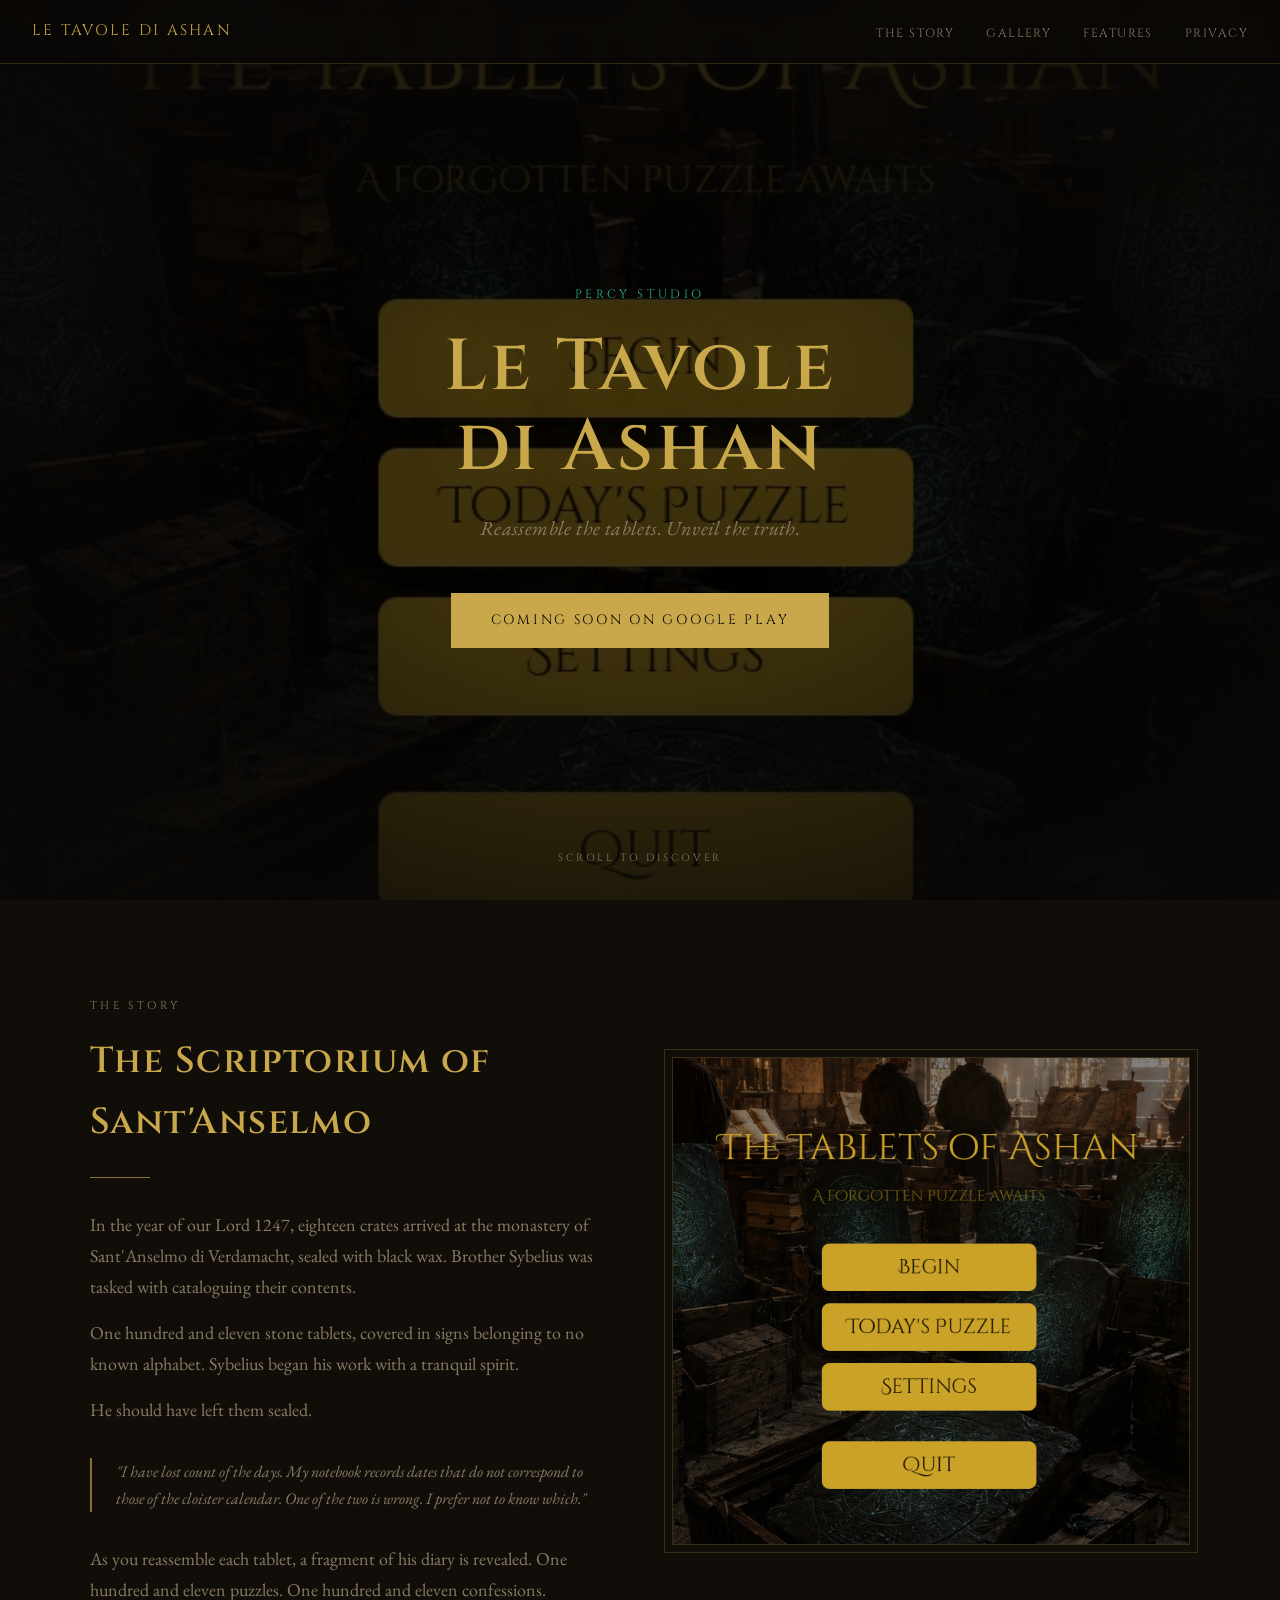
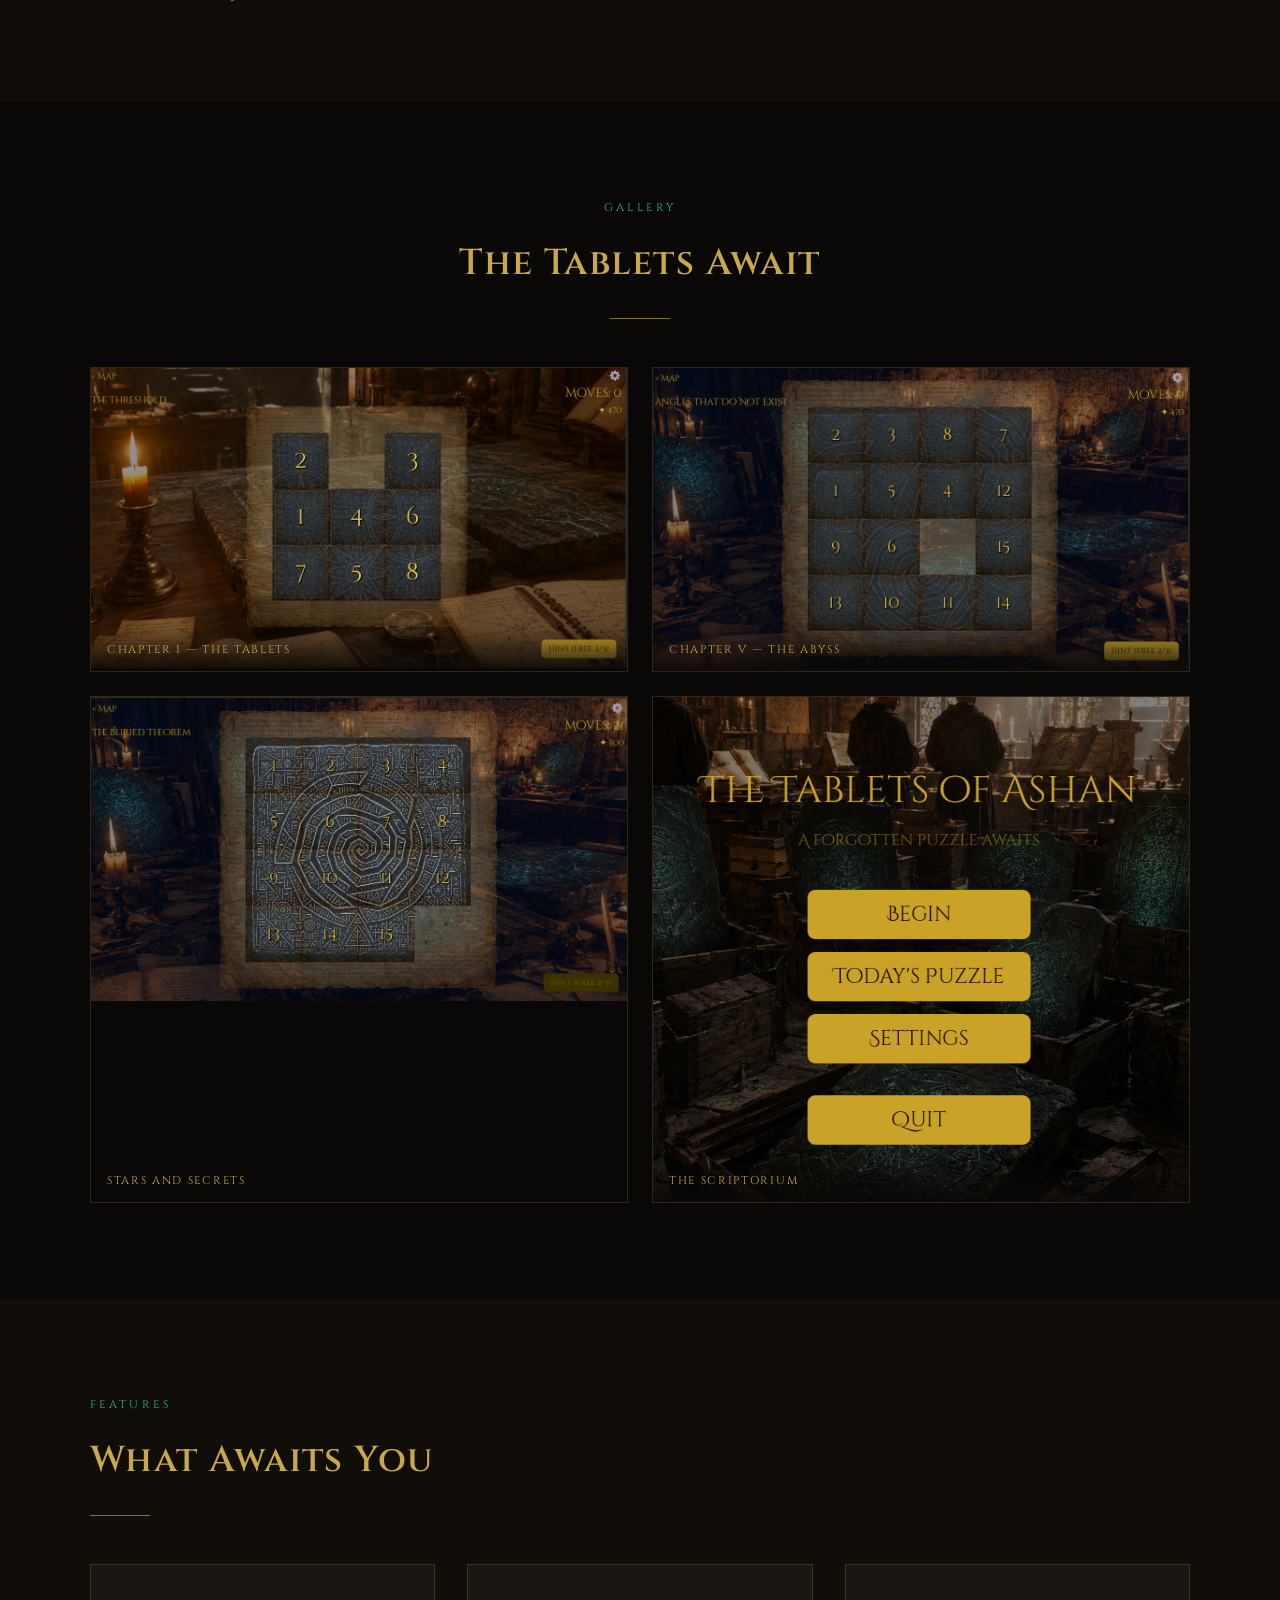
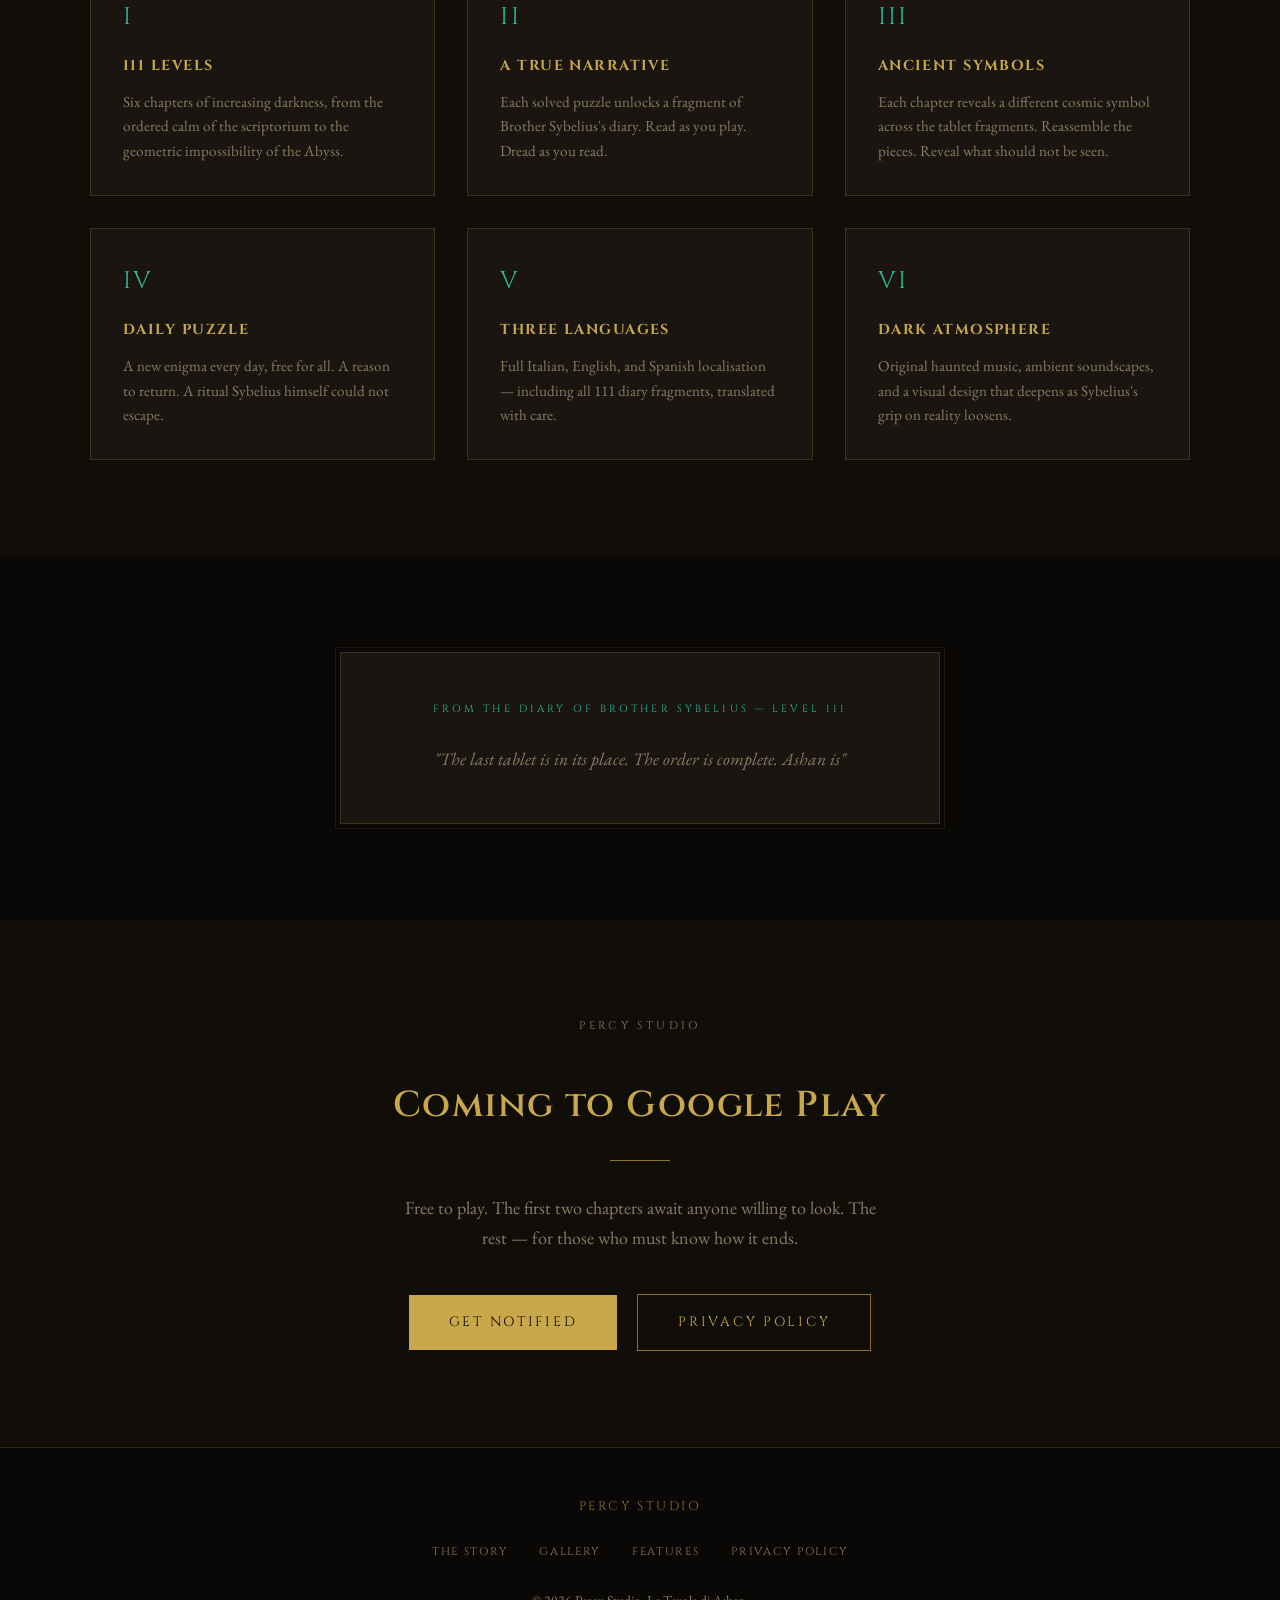
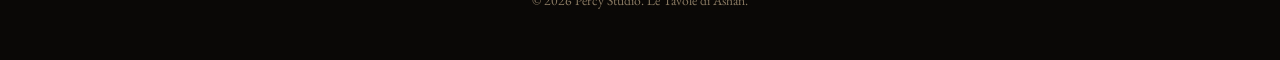
==== index.html @ 81ca4c58 "Add site: homepage, privacy policy, screenshots" ====
<!DOCTYPE html>
<html lang="en">
<head>
  <meta charset="UTF-8">
  <meta name="viewport" content="width=device-width, initial-scale=1.0">
  <title>Le Tavole di Ashan — Reassemble the tablets. Unveil the truth.</title>
  <meta name="description" content="A dark fantasy sliding puzzle game. Reassemble the ancient tablets of Ashan and uncover the fate of Brother Sybelius, a medieval monk who should never have opened those crates.">
  <meta property="og:title" content="Le Tavole di Ashan">
  <meta property="og:description" content="Reassemble the tablets. Unveil the truth.">
  <meta property="og:image" content="assets/images/og.jpg">
  <link rel="stylesheet" href="style.css">
</head>
<body>

<nav>
  <a class="nav-logo" href="#">Le Tavole di Ashan</a>
  <ul class="nav-links">
    <li><a href="#lore">The Story</a></li>
    <li><a href="#screenshots">Gallery</a></li>
    <li><a href="#features">Features</a></li>
    <li><a href="privacy.html">Privacy</a></li>
  </ul>
</nav>

<section class="hero">
  <div class="hero-bg"></div>
  <div class="hero-overlay"></div>
  <div class="hero-content">
    <p class="hero-eyebrow">Percy Studio</p>
    <h1 class="hero-title">Le Tavole<br>di Ashan</h1>
    <p class="hero-tagline">Reassemble the tablets. Unveil the truth.</p>
    <a href="#" class="hero-cta">Coming soon on Google Play</a>
  </div>
  <p class="hero-scroll">Scroll to discover</p>
</section>

<section class="lore" id="lore">
  <div class="container">
    <div class="lore-grid">
      <div class="lore-text">
        <p class="section-eyebrow">The Story</p>
        <h2 class="section-title">The Scriptorium of Sant'Anselmo</h2>
        <div class="section-divider"></div>
        <p>In the year of our Lord 1247, eighteen crates arrived at the monastery of Sant'Anselmo di Verdamacht, sealed with black wax. Brother Sybelius was tasked with cataloguing their contents.</p>
        <p>One hundred and eleven stone tablets, covered in signs belonging to no known alphabet. Sybelius began his work with a tranquil spirit.</p>
        <p>He should have left them sealed.</p>
        <blockquote class="lore-quote">
          "I have lost count of the days. My notebook records dates that do not correspond to those of the cloister calendar. One of the two is wrong. I prefer not to know which."
        </blockquote>
        <p>As you reassemble each tablet, a fragment of his diary is revealed. One hundred and eleven puzzles. One hundred and eleven confessions.</p>
      </div>
      <div class="lore-image">
        <img src="assets/images/screenshot_menu.png" alt="Le Tavole di Ashan — main menu showing the scriptorium">
      </div>
    </div>
  </div>
</section>

<section class="screenshots" id="screenshots">
  <div class="container">
    <div class="screenshots-header">
      <p class="section-eyebrow">Gallery</p>
      <h2 class="section-title">The Tablets Await</h2>
      <div class="section-divider"></div>
    </div>
    <div class="screenshots-grid">
      <div class="screenshot-item">
        <img src="assets/images/screenshot_gameplay_3x3.png" alt="3x3 puzzle gameplay">
        <span class="screenshot-caption">Chapter I — The Tablets</span>
      </div>
      <div class="screenshot-item">
        <img src="assets/images/screenshot_gameplay_4x4.png" alt="4x4 puzzle gameplay with spiral symbol">
        <span class="screenshot-caption">Chapter V — The Abyss</span>
      </div>
      <div class="screenshot-item">
        <img src="assets/images/screenshot_complete.png" alt="Level complete screen">
        <span class="screenshot-caption">Stars and secrets</span>
      </div>
      <div class="screenshot-item">
        <img src="assets/images/screenshot_menu.png" alt="Main menu">
        <span class="screenshot-caption">The scriptorium</span>
      </div>
    </div>
  </div>
</section>

<section class="features" id="features">
  <div class="container">
    <div class="features-header">
      <p class="section-eyebrow">Features</p>
      <h2 class="section-title">What Awaits You</h2>
      <div class="section-divider"></div>
    </div>
    <div class="features-grid">
      <div class="feature-card">
        <div class="feature-icon">I</div>
        <h3 class="feature-title">111 Levels</h3>
        <p class="feature-desc">Six chapters of increasing darkness, from the ordered calm of the scriptorium to the geometric impossibility of the Abyss.</p>
      </div>
      <div class="feature-card">
        <div class="feature-icon">II</div>
        <h3 class="feature-title">A True Narrative</h3>
        <p class="feature-desc">Each solved puzzle unlocks a fragment of Brother Sybelius's diary. Read as you play. Dread as you read.</p>
      </div>
      <div class="feature-card">
        <div class="feature-icon">III</div>
        <h3 class="feature-title">Ancient Symbols</h3>
        <p class="feature-desc">Each chapter reveals a different cosmic symbol across the tablet fragments. Reassemble the pieces. Reveal what should not be seen.</p>
      </div>
      <div class="feature-card">
        <div class="feature-icon">IV</div>
        <h3 class="feature-title">Daily Puzzle</h3>
        <p class="feature-desc">A new enigma every day, free for all. A reason to return. A ritual Sybelius himself could not escape.</p>
      </div>
      <div class="feature-card">
        <div class="feature-icon">V</div>
        <h3 class="feature-title">Three Languages</h3>
        <p class="feature-desc">Full Italian, English, and Spanish localisation — including all 111 diary fragments, translated with care.</p>
      </div>
      <div class="feature-card">
        <div class="feature-icon">VI</div>
        <h3 class="feature-title">Dark Atmosphere</h3>
        <p class="feature-desc">Original haunted music, ambient soundscapes, and a visual design that deepens as Sybelius's grip on reality loosens.</p>
      </div>
    </div>
  </div>
</section>

<section class="diary">
  <div class="container">
    <div class="diary-fragment">
      <p class="diary-attribution">From the Diary of Brother Sybelius — Level 111</p>
      <p class="diary-text">"The last tablet is in its place. The order is complete. Ashan is"</p>
    </div>
  </div>
</section>

<section class="cta-section">
  <div class="container-narrow">
    <p class="section-eyebrow">Percy Studio</p>
    <h2 class="section-title">Coming to Google Play</h2>
    <div class="section-divider"></div>
    <p>Free to play. The first two chapters await anyone willing to look. The rest — for those who must know how it ends.</p>
    <a href="#" class="cta-button">Get notified</a>
    <a href="privacy.html" class="cta-button secondary">Privacy policy</a>
  </div>
</section>

<footer>
  <p class="footer-logo">Percy Studio</p>
  <ul class="footer-links">
    <li><a href="#lore">The Story</a></li>
    <li><a href="#screenshots">Gallery</a></li>
    <li><a href="#features">Features</a></li>
    <li><a href="privacy.html">Privacy Policy</a></li>
  </ul>
  <p class="footer-copy">© 2026 Percy Studio. Le Tavole di Ashan.</p>
</footer>

</body>
</html>
---- style.css ----
@import url('https://fonts.googleapis.com/css2?family=Cinzel:wght@400;600&family=EB+Garamond:ital,wght@0,400;0,500;1,400&display=swap');

*, *::before, *::after { box-sizing: border-box; margin: 0; padding: 0; }

:root {
  --gold: #c8a84b;
  --gold-dim: #8a6f2e;
  --teal: #1a7a6a;
  --teal-bright: #2db89a;
  --bg-deep: #0a0806;
  --bg-mid: #110e0a;
  --bg-card: #1a1510;
  --text-main: #e8dcc8;
  --text-muted: #8a7a62;
  --border: rgba(200, 168, 75, 0.2);
}

html { scroll-behavior: smooth; }

body {
  font-family: 'EB Garamond', Georgia, serif;
  background: var(--bg-deep);
  color: var(--text-main);
  font-size: 18px;
  line-height: 1.7;
}

/* NAV */
nav {
  position: fixed;
  top: 0; left: 0; right: 0;
  z-index: 100;
  display: flex;
  justify-content: space-between;
  align-items: center;
  padding: 1rem 2rem;
  background: rgba(10, 8, 6, 0.9);
  backdrop-filter: blur(8px);
  border-bottom: 1px solid var(--border);
}

.nav-logo {
  font-family: 'Cinzel', serif;
  font-size: 0.95rem;
  letter-spacing: 0.15em;
  color: var(--gold);
  text-decoration: none;
  text-transform: uppercase;
}

.nav-links { display: flex; gap: 2rem; list-style: none; }
.nav-links a {
  font-family: 'Cinzel', serif;
  font-size: 0.75rem;
  letter-spacing: 0.12em;
  text-transform: uppercase;
  color: var(--text-muted);
  text-decoration: none;
  transition: color 0.2s;
}
.nav-links a:hover { color: var(--gold); }

/* HERO */
.hero {
  min-height: 100vh;
  display: flex;
  flex-direction: column;
  justify-content: center;
  align-items: center;
  text-align: center;
  padding: 6rem 2rem 4rem;
  position: relative;
  overflow: hidden;
}

.hero-bg {
  position: absolute;
  inset: 0;
  background-image: url('assets/images/hero.jpg');
  background-size: cover;
  background-position: center;
  filter: brightness(0.3);
}

.hero-overlay {
  position: absolute;
  inset: 0;
  background: radial-gradient(ellipse at center, transparent 30%, var(--bg-deep) 100%);
}

.hero-content { position: relative; z-index: 1; max-width: 720px; }

.hero-eyebrow {
  font-family: 'Cinzel', serif;
  font-size: 0.75rem;
  letter-spacing: 0.3em;
  text-transform: uppercase;
  color: var(--teal-bright);
  margin-bottom: 1.5rem;
}

.hero-title {
  font-family: 'Cinzel', serif;
  font-size: clamp(2.5rem, 6vw, 4.5rem);
  font-weight: 600;
  color: var(--gold);
  line-height: 1.1;
  letter-spacing: 0.05em;
  margin-bottom: 1.5rem;
  text-shadow: 0 0 60px rgba(200, 168, 75, 0.3);
}

.hero-tagline {
  font-size: 1.25rem;
  font-style: italic;
  color: var(--text-muted);
  margin-bottom: 3rem;
  letter-spacing: 0.02em;
}

.hero-cta {
  display: inline-block;
  font-family: 'Cinzel', serif;
  font-size: 0.85rem;
  letter-spacing: 0.2em;
  text-transform: uppercase;
  color: var(--bg-deep);
  background: var(--gold);
  padding: 1rem 2.5rem;
  text-decoration: none;
  transition: background 0.2s, transform 0.2s;
}
.hero-cta:hover { background: #e0be5e; transform: translateY(-2px); }

.hero-scroll {
  position: absolute;
  bottom: 2rem;
  left: 50%;
  transform: translateX(-50%);
  font-family: 'Cinzel', serif;
  font-size: 0.65rem;
  letter-spacing: 0.25em;
  text-transform: uppercase;
  color: var(--text-muted);
  z-index: 1;
}

/* SECTIONS */
section { padding: 6rem 2rem; }

.container { max-width: 1100px; margin: 0 auto; }
.container-narrow { max-width: 720px; margin: 0 auto; }

.section-eyebrow {
  font-family: 'Cinzel', serif;
  font-size: 0.7rem;
  letter-spacing: 0.3em;
  text-transform: uppercase;
  color: var(--teal-bright);
  margin-bottom: 1rem;
}

.section-title {
  font-family: 'Cinzel', serif;
  font-size: clamp(1.5rem, 3vw, 2.25rem);
  font-weight: 600;
  color: var(--gold);
  margin-bottom: 1.5rem;
  letter-spacing: 0.04em;
}

.section-divider {
  width: 60px;
  height: 1px;
  background: var(--gold-dim);
  margin: 0 0 2rem;
}

/* LORE */
.lore { background: var(--bg-mid); }

.lore-grid {
  display: grid;
  grid-template-columns: 1fr 1fr;
  gap: 4rem;
  align-items: center;
}

.lore-text p { color: var(--text-muted); margin-bottom: 1rem; }
.lore-text p:last-child { margin-bottom: 0; }

.lore-quote {
  border-left: 2px solid var(--gold-dim);
  padding-left: 1.5rem;
  margin: 2rem 0;
  font-style: italic;
  color: var(--text-muted);
  font-size: 1rem;
}

.lore-image {
  position: relative;
}

.lore-image img {
  width: 100%;
  display: block;
  border: 1px solid var(--border);
}

.lore-image::before {
  content: '';
  position: absolute;
  inset: -8px;
  border: 1px solid var(--border);
  pointer-events: none;
}

/* SCREENSHOTS */
.screenshots { background: var(--bg-deep); }
.screenshots-header { text-align: center; margin-bottom: 3rem; }
.screenshots-header .section-divider { margin: 0 auto 2rem; }

.screenshots-grid {
  display: grid;
  grid-template-columns: repeat(2, 1fr);
  gap: 1.5rem;
}

.screenshot-item {
  position: relative;
  overflow: hidden;
  border: 1px solid var(--border);
}

.screenshot-item img {
  width: 100%;
  display: block;
  transition: transform 0.4s;
}

.screenshot-item:hover img { transform: scale(1.03); }

.screenshot-caption {
  position: absolute;
  bottom: 0; left: 0; right: 0;
  padding: 0.75rem 1rem;
  background: linear-gradient(transparent, rgba(10,8,6,0.9));
  font-family: 'Cinzel', serif;
  font-size: 0.7rem;
  letter-spacing: 0.15em;
  text-transform: uppercase;
  color: var(--gold);
}

/* FEATURES */
.features { background: var(--bg-mid); }
.features-header { margin-bottom: 3rem; }

.features-grid {
  display: grid;
  grid-template-columns: repeat(3, 1fr);
  gap: 2rem;
}

.feature-card {
  padding: 2rem;
  border: 1px solid var(--border);
  background: var(--bg-card);
}

.feature-icon {
  font-size: 1.5rem;
  margin-bottom: 1rem;
  color: var(--teal-bright);
  font-family: 'Cinzel', serif;
  letter-spacing: 0.1em;
}

.feature-title {
  font-family: 'Cinzel', serif;
  font-size: 0.9rem;
  letter-spacing: 0.1em;
  color: var(--gold);
  margin-bottom: 0.75rem;
  text-transform: uppercase;
}

.feature-desc { font-size: 0.95rem; color: var(--text-muted); line-height: 1.6; }

/* DIARY */
.diary { background: var(--bg-deep); text-align: center; }

.diary-fragment {
  max-width: 600px;
  margin: 0 auto;
  padding: 3rem;
  border: 1px solid var(--border);
  background: var(--bg-card);
  position: relative;
}

.diary-fragment::before {
  content: '';
  position: absolute;
  inset: -6px;
  border: 1px solid rgba(200,168,75,0.1);
  pointer-events: none;
}

.diary-attribution {
  font-family: 'Cinzel', serif;
  font-size: 0.65rem;
  letter-spacing: 0.3em;
  text-transform: uppercase;
  color: var(--teal-bright);
  margin-bottom: 1.5rem;
}

.diary-text {
  font-style: italic;
  font-size: 1.1rem;
  color: var(--text-muted);
  line-height: 1.8;
}

/* CTA */
.cta-section {
  background: var(--bg-mid);
  text-align: center;
  padding: 6rem 2rem;
}

.cta-section .section-divider { margin: 0 auto 2rem; }

.cta-section p {
  color: var(--text-muted);
  max-width: 480px;
  margin: 0 auto 2.5rem;
}

.cta-button {
  display: inline-block;
  font-family: 'Cinzel', serif;
  font-size: 0.85rem;
  letter-spacing: 0.2em;
  text-transform: uppercase;
  color: var(--bg-deep);
  background: var(--gold);
  padding: 1rem 2.5rem;
  text-decoration: none;
  transition: background 0.2s, transform 0.2s;
}
.cta-button:hover { background: #e0be5e; transform: translateY(-2px); }
.cta-button.secondary {
  background: transparent;
  color: var(--gold);
  border: 1px solid var(--gold-dim);
  margin-left: 1rem;
}
.cta-button.secondary:hover { background: rgba(200,168,75,0.1); }

/* FOOTER */
footer {
  background: var(--bg-deep);
  border-top: 1px solid var(--border);
  padding: 3rem 2rem;
  text-align: center;
}

.footer-logo {
  font-family: 'Cinzel', serif;
  font-size: 0.8rem;
  letter-spacing: 0.2em;
  text-transform: uppercase;
  color: var(--gold-dim);
  margin-bottom: 1rem;
}

.footer-links {
  display: flex;
  justify-content: center;
  gap: 2rem;
  list-style: none;
  margin-bottom: 1.5rem;
}

.footer-links a {
  font-family: 'Cinzel', serif;
  font-size: 0.7rem;
  letter-spacing: 0.15em;
  text-transform: uppercase;
  color: var(--text-muted);
  text-decoration: none;
  transition: color 0.2s;
}
.footer-links a:hover { color: var(--gold); }

.footer-copy {
  font-size: 0.85rem;
  color: var(--text-muted);
}

/* RESPONSIVE */
@media (max-width: 768px) {
  nav { padding: 1rem; }
  .nav-links { display: none; }
  .lore-grid { grid-template-columns: 1fr; gap: 2rem; }
  .screenshots-grid { grid-template-columns: 1fr; }
  .features-grid { grid-template-columns: 1fr; }
  .cta-button.secondary { margin-left: 0; margin-top: 1rem; display: block; }
}
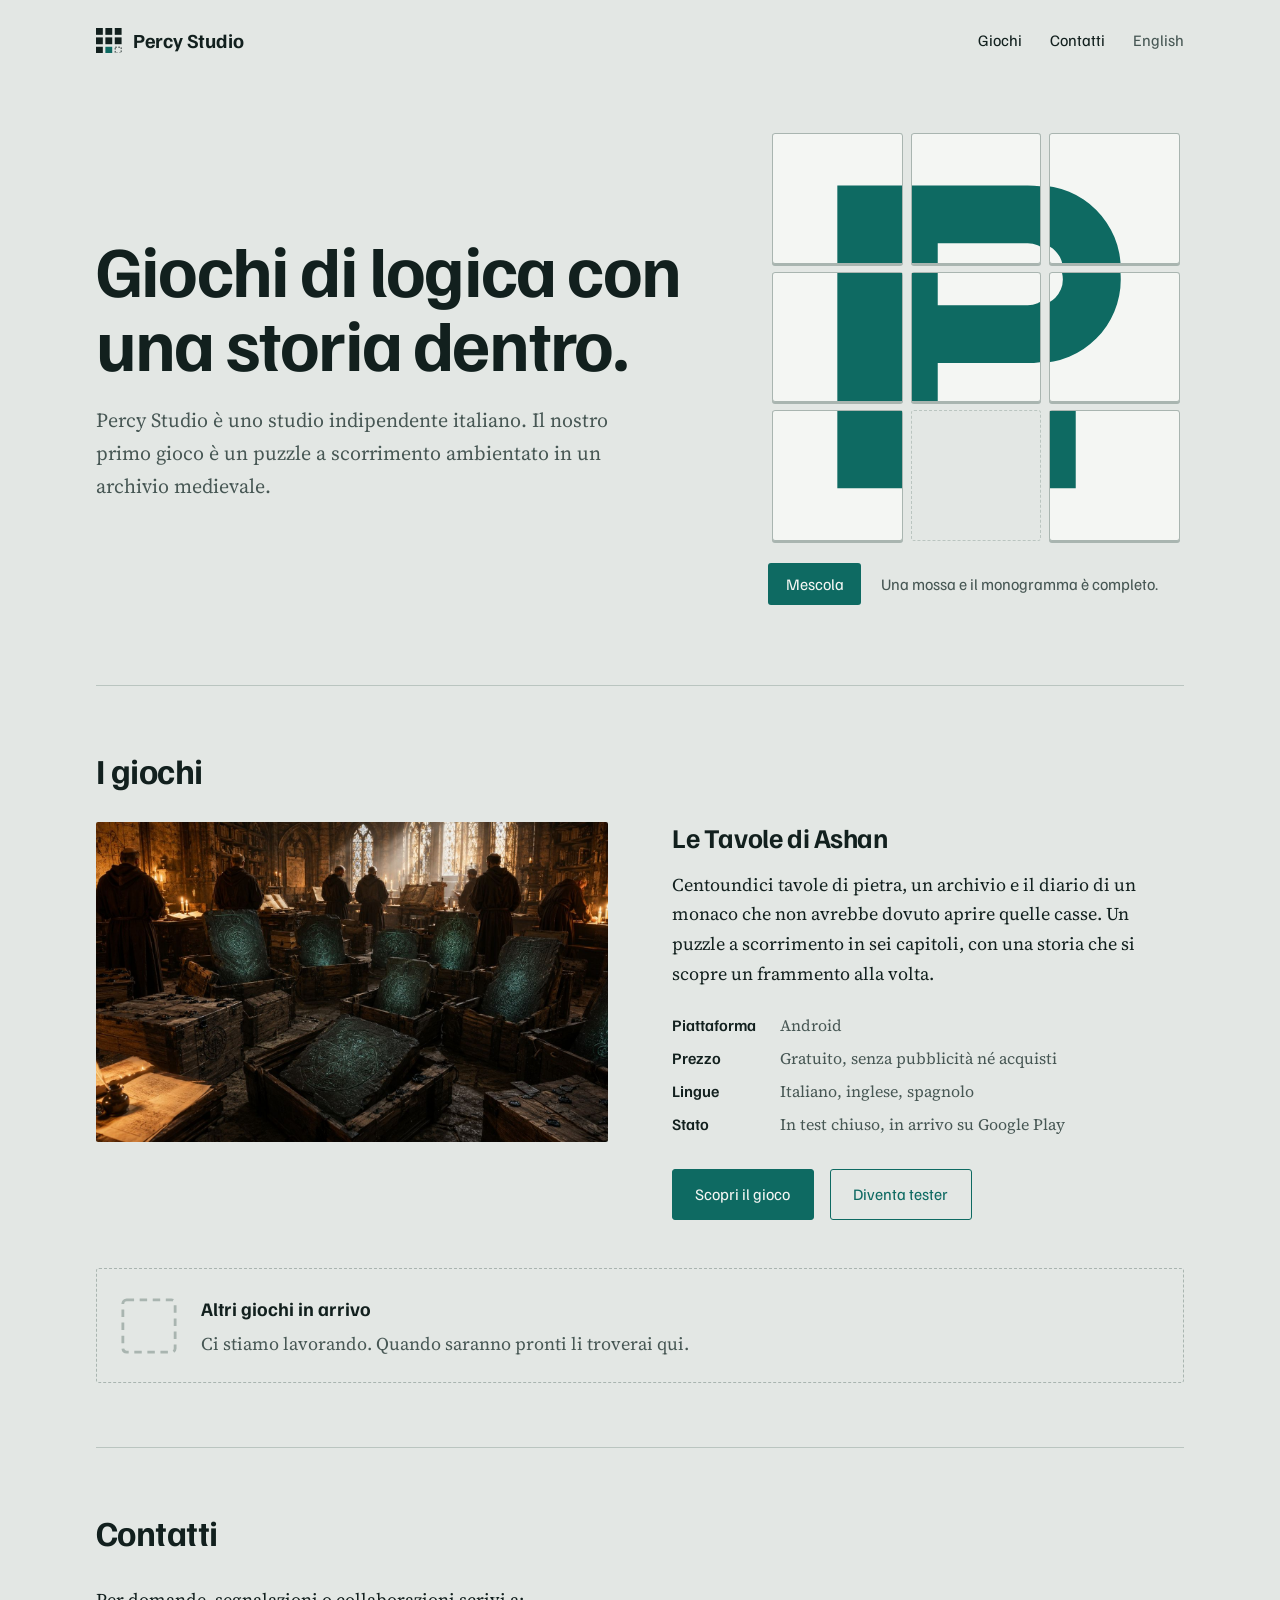
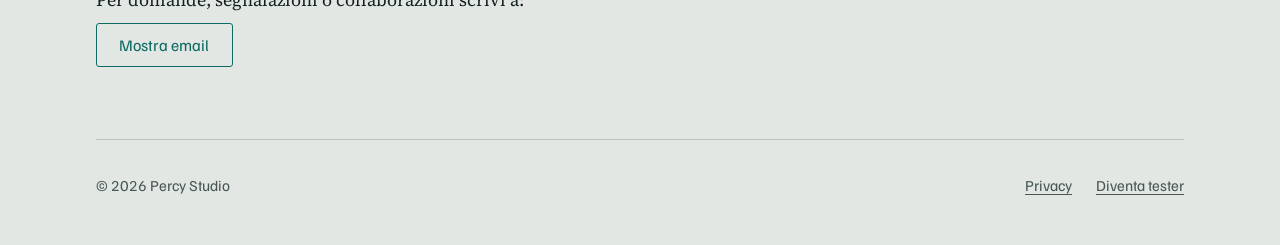
==== commit b53e8aa5: "Redesign: Percy Studio come brand, Le Tavole di Ashan come prodotto - Home dello studio (IT/EN) con " ====
--- a/index.html
+++ b/index.html
@@ -1,161 +1,85 @@
 <!DOCTYPE html>
-<html lang="en">
+<html lang="it">
 <head>
   <meta charset="UTF-8">
-  <meta name="viewport" content="width=device-width, initial-scale=1.0">
-  <title>Le Tavole di Ashan — Reassemble the tablets. Unveil the truth.</title>
-  <meta name="description" content="A dark fantasy sliding puzzle game. Reassemble the ancient tablets of Ashan and uncover the fate of Brother Sybelius, a medieval monk who should never have opened those crates.">
-  <meta property="og:title" content="Le Tavole di Ashan">
-  <meta property="og:description" content="Reassemble the tablets. Unveil the truth.">
-  <meta property="og:image" content="assets/images/og.jpg">
-  <link rel="stylesheet" href="style.css">
+  <meta name="viewport" content="width=device-width, initial-scale=1">
+  <title>Percy Studio</title>
+  <meta name="description" content="Percy Studio è uno studio indipendente italiano che crea giochi di logica. Il primo è Le Tavole di Ashan, un puzzle a scorrimento per Android.">
+  <meta property="og:type" content="website">
+  <meta property="og:title" content="Percy Studio">
+  <meta property="og:description" content="Percy Studio è uno studio indipendente italiano che crea giochi di logica. Il primo è Le Tavole di Ashan, un puzzle a scorrimento per Android.">
+  <meta property="og:image" content="https://www.percystudio.it/assets/images/og.jpg">
+  <link rel="alternate" hreflang="it" href="https://www.percystudio.it/">
+  <link rel="alternate" hreflang="en" href="https://www.percystudio.it/en/">
+  <link rel="preconnect" href="https://fonts.googleapis.com">
+  <link rel="preconnect" href="https://fonts.gstatic.com" crossorigin>
+  <link rel="stylesheet" href="https://fonts.googleapis.com/css2?family=Familjen+Grotesk:wght@500;600;700&family=Source+Serif+4:ital,opsz,wght@0,8..60,400;0,8..60,600;1,8..60,400&display=swap">
+  <link rel="stylesheet" href="css/studio.css">
 </head>
 <body>
+<svg width="0" height="0" style="position:absolute" aria-hidden="true" focusable="false"><defs><g id="monogram"><path fill-rule="evenodd" style="fill:var(--teal)" d="M50 40H190A65 65 0 0 1 190 170H120V260H50Z M120 85H190A20 20 0 0 1 190 125H120Z"/></g></defs></svg>
+<div class="wrap">
+  <header class="site-head">
+    <a class="mark" href="./"><svg viewBox="0 0 30 30" aria-hidden="true" focusable="false"><g fill="currentColor"><rect x="0" y="0" width="8" height="8"/><rect x="11" y="0" width="8" height="8"/><rect x="22" y="0" width="8" height="8"/><rect x="0" y="11" width="8" height="8"/><rect x="11" y="11" width="8" height="8"/><rect x="22" y="11" width="8" height="8"/><rect x="0" y="22" width="8" height="8"/></g><rect x="11" y="22" width="8" height="8" style="fill:var(--teal)"/><rect x="22.5" y="22.5" width="7" height="7" fill="none" stroke="currentColor" stroke-width="1" stroke-dasharray="2 1.6"/></svg><span>Percy Studio</span></a>
+    <nav class="site-nav" aria-label="Principale">
+      <a href="#giochi">Giochi</a>
+      <a href="#contatti">Contatti</a>
+      <a class="lang" href="en/" hreflang="en" lang="en">English</a>
+    </nav>
+  </header>
 
-<nav>
-  <a class="nav-logo" href="#">Le Tavole di Ashan</a>
-  <ul class="nav-links">
-    <li><a href="#lore">The Story</a></li>
-    <li><a href="#screenshots">Gallery</a></li>
-    <li><a href="#features">Features</a></li>
-    <li><a href="privacy.html">Privacy</a></li>
-  </ul>
-</nav>
+  <main>
+    <section class="opening">
+      <div>
+        <h1>Giochi di logica con una storia dentro.</h1>
+        <p class="lead">Percy Studio è uno studio indipendente italiano. Il nostro primo gioco è un puzzle a scorrimento ambientato in un archivio medievale.</p>
+      </div>
+      <div class="board-wrap">
+        <div class="board" id="board" role="group" aria-label="Scacchiera di prova: sposta le tessere per ricomporre la P" data-tile-label="Tessera" data-msg-start="Una mossa e il monogramma è completo." data-msg-play="Rimetti le tessere in ordine." data-msg-solved="Ricomposto."></div>
+        <div class="board-tools">
+          <button type="button" id="board-shuffle">Mescola</button>
+          <p class="board-status" id="board-status" role="status"></p>
+        </div>
+      </div>
+    </section>
 
-<section class="hero">
-  <div class="hero-bg"></div>
-  <div class="hero-overlay"></div>
-  <div class="hero-content">
-    <p class="hero-eyebrow">Percy Studio</p>
-    <h1 class="hero-title">Le Tavole<br>di Ashan</h1>
-    <p class="hero-tagline">Reassemble the tablets. Unveil the truth.</p>
-    <a href="#" class="hero-cta">Coming soon on Google Play</a>
-  </div>
-  <p class="hero-scroll">Scroll to discover</p>
-</section>
+    <section class="block" id="giochi">
+      <div class="wrap">
+        <h2>I giochi</h2>
+        <div class="game">
+          <figure><img src="assets/images/hero.jpg" alt="Lo scriptorium del monastero, con casse aperte che mostrano tavole di pietra incise" width="1600" height="900" loading="lazy"></figure>
+          <div>
+            <h3>Le Tavole di Ashan</h3>
+            <p>Centoundici tavole di pietra, un archivio e il diario di un monaco che non avrebbe dovuto aprire quelle casse. Un puzzle a scorrimento in sei capitoli, con una storia che si scopre un frammento alla volta.</p>
+            <dl class="facts"><dt>Piattaforma</dt><dd>Android</dd><dt>Prezzo</dt><dd>Gratuito, senza pubblicità né acquisti</dd><dt>Lingue</dt><dd>Italiano, inglese, spagnolo</dd><dt>Stato</dt><dd>In test chiuso, in arrivo su Google Play</dd></dl>
+            <div class="actions">
+              <a class="btn" href="ashan/">Scopri il gioco</a>
+              <a class="btn quiet" href="tester.html">Diventa tester</a>
+            </div>
+          </div>
+        </div>
+        <div class="soon">
+          <svg viewBox="0 0 30 30" aria-hidden="true" focusable="false"><rect x="1" y="1" width="28" height="28" rx="2" fill="none" stroke="var(--tile-edge)" stroke-width="1.5" stroke-dasharray="4 3"/></svg>
+          <div><h3>Altri giochi in arrivo</h3><p>Ci stiamo lavorando. Quando saranno pronti li troverai qui.</p></div>
+        </div>
+      </div>
+    </section>
 
-<section class="lore" id="lore">
-  <div class="container">
-    <div class="lore-grid">
-      <div class="lore-text">
-        <p class="section-eyebrow">The Story</p>
-        <h2 class="section-title">The Scriptorium of Sant'Anselmo</h2>
-        <div class="section-divider"></div>
-        <p>In the year of our Lord 1247, eighteen crates arrived at the monastery of Sant'Anselmo di Verdamacht, sealed with black wax. Brother Sybelius was tasked with cataloguing their contents.</p>
-        <p>One hundred and eleven stone tablets, covered in signs belonging to no known alphabet. Sybelius began his work with a tranquil spirit.</p>
-        <p>He should have left them sealed.</p>
-        <blockquote class="lore-quote">
-          "I have lost count of the days. My notebook records dates that do not correspond to those of the cloister calendar. One of the two is wrong. I prefer not to know which."
-        </blockquote>
-        <p>As you reassemble each tablet, a fragment of his diary is revealed. One hundred and eleven puzzles. One hundred and eleven confessions.</p>
+    <section class="block contact" id="contatti">
+      <div class="wrap">
+        <h2>Contatti</h2>
+        <p>Per domande, segnalazioni o collaborazioni scrivi a:</p>
+        <p><span class="mail-reveal" data-mail data-u="percystudio.dev" data-d="gmail.com"><button type="button" class="btn quiet mail-btn">Mostra email</button><noscript>percystudio.dev [chiocciola] gmail.com</noscript></span></p>
       </div>
-      <div class="lore-image">
-        <img src="assets/images/screenshot_menu.png" alt="Le Tavole di Ashan — main menu showing the scriptorium">
-      </div>
-    </div>
-  </div>
-</section>
+    </section>
+  </main>
 
-<section class="screenshots" id="screenshots">
-  <div class="container">
-    <div class="screenshots-header">
-      <p class="section-eyebrow">Gallery</p>
-      <h2 class="section-title">The Tablets Await</h2>
-      <div class="section-divider"></div>
-    </div>
-    <div class="screenshots-grid">
-      <div class="screenshot-item">
-        <img src="assets/images/screenshot_gameplay_3x3.png" alt="3x3 puzzle gameplay">
-        <span class="screenshot-caption">Chapter I — The Tablets</span>
-      </div>
-      <div class="screenshot-item">
-        <img src="assets/images/screenshot_gameplay_4x4.png" alt="4x4 puzzle gameplay with spiral symbol">
-        <span class="screenshot-caption">Chapter V — The Abyss</span>
-      </div>
-      <div class="screenshot-item">
-        <img src="assets/images/screenshot_complete.png" alt="Level complete screen">
-        <span class="screenshot-caption">Stars and secrets</span>
-      </div>
-      <div class="screenshot-item">
-        <img src="assets/images/screenshot_menu.png" alt="Main menu">
-        <span class="screenshot-caption">The scriptorium</span>
-      </div>
-    </div>
-  </div>
-</section>
-
-<section class="features" id="features">
-  <div class="container">
-    <div class="features-header">
-      <p class="section-eyebrow">Features</p>
-      <h2 class="section-title">What Awaits You</h2>
-      <div class="section-divider"></div>
-    </div>
-    <div class="features-grid">
-      <div class="feature-card">
-        <div class="feature-icon">I</div>
-        <h3 class="feature-title">111 Levels</h3>
-        <p class="feature-desc">Six chapters of increasing darkness, from the ordered calm of the scriptorium to the geometric impossibility of the Abyss.</p>
-      </div>
-      <div class="feature-card">
-        <div class="feature-icon">II</div>
-        <h3 class="feature-title">A True Narrative</h3>
-        <p class="feature-desc">Each solved puzzle unlocks a fragment of Brother Sybelius's diary. Read as you play. Dread as you read.</p>
-      </div>
-      <div class="feature-card">
-        <div class="feature-icon">III</div>
-        <h3 class="feature-title">Ancient Symbols</h3>
-        <p class="feature-desc">Each chapter reveals a different cosmic symbol across the tablet fragments. Reassemble the pieces. Reveal what should not be seen.</p>
-      </div>
-      <div class="feature-card">
-        <div class="feature-icon">IV</div>
-        <h3 class="feature-title">Daily Puzzle</h3>
-        <p class="feature-desc">A new enigma every day, free for all. A reason to return. A ritual Sybelius himself could not escape.</p>
-      </div>
-      <div class="feature-card">
-        <div class="feature-icon">V</div>
-        <h3 class="feature-title">Three Languages</h3>
-        <p class="feature-desc">Full Italian, English, and Spanish localisation — including all 111 diary fragments, translated with care.</p>
-      </div>
-      <div class="feature-card">
-        <div class="feature-icon">VI</div>
-        <h3 class="feature-title">Dark Atmosphere</h3>
-        <p class="feature-desc">Original haunted music, ambient soundscapes, and a visual design that deepens as Sybelius's grip on reality loosens.</p>
-      </div>
-    </div>
-  </div>
-</section>
-
-<section class="diary">
-  <div class="container">
-    <div class="diary-fragment">
-      <p class="diary-attribution">From the Diary of Brother Sybelius — Level 111</p>
-      <p class="diary-text">"The last tablet is in its place. The order is complete. Ashan is"</p>
-    </div>
-  </div>
-</section>
-
-<section class="cta-section">
-  <div class="container-narrow">
-    <p class="section-eyebrow">Percy Studio</p>
-    <h2 class="section-title">Coming to Google Play</h2>
-    <div class="section-divider"></div>
-    <p>Free to play. The first two chapters await anyone willing to look. The rest — for those who must know how it ends.</p>
-    <a href="#" class="cta-button">Get notified</a>
-    <a href="privacy.html" class="cta-button secondary">Privacy policy</a>
-  </div>
-</section>
-
-<footer>
-  <p class="footer-logo">Percy Studio</p>
-  <ul class="footer-links">
-    <li><a href="#lore">The Story</a></li>
-    <li><a href="#screenshots">Gallery</a></li>
-    <li><a href="#features">Features</a></li>
-    <li><a href="privacy.html">Privacy Policy</a></li>
-  </ul>
-  <p class="footer-copy">© 2026 Percy Studio. Le Tavole di Ashan.</p>
-</footer>
-
+  <footer class="site-foot">
+    <span>© 2026 Percy Studio</span>
+    <ul><li><a href="privacy.html">Privacy</a></li><li><a href="tester.html">Diventa tester</a></li></ul>
+  </footer>
+</div>
+<script src="js/board.js"></script>
+<script src="js/contact.js"></script>
 </body>
 </html>
--- a/css/studio.css
+++ b/css/studio.css
@@ -0,0 +1,267 @@
+/* Percy Studio: pagine dello studio.
+   Concetto: la tessera vuota dei puzzle a scorrimento come marchio.
+   Layout: testo allineato a sinistra, una sola cosa interattiva (la scacchiera) in apertura. */
+
+:root {
+  --ground: #E3E7E4;
+  --ink: #12201E;
+  --muted: #475754;
+  --teal: #0E6A62;
+  --tile: #F4F6F3;
+  --tile-edge: #A9B5B0;
+  --line: #BAC5C0;
+  --on-teal: #F4F6F3;
+  --font-display: 'Familjen Grotesk', 'Helvetica Neue', Arial, sans-serif;
+  --font-body: 'Source Serif 4', Georgia, 'Times New Roman', serif;
+  color-scheme: light;
+}
+
+@media (prefers-color-scheme: dark) {
+  :root:not([data-theme="light"]) {
+    --ground: #0F1B19;
+    --ink: #DDE6E2;
+    --muted: #9DB0AA;
+    --teal: #5CC9B8;
+    --tile: #1B2D2A;
+    --tile-edge: #31483F;
+    --line: #27403A;
+    --on-teal: #0F1B19;
+    color-scheme: dark;
+  }
+}
+
+:root[data-theme="dark"] {
+  --ground: #0F1B19;
+  --ink: #DDE6E2;
+  --muted: #9DB0AA;
+  --teal: #5CC9B8;
+  --tile: #1B2D2A;
+  --tile-edge: #31483F;
+  --line: #27403A;
+  --on-teal: #0F1B19;
+  color-scheme: dark;
+}
+
+*, *::before, *::after { box-sizing: border-box; }
+
+body {
+  margin: 0;
+  background: var(--ground);
+  color: var(--ink);
+  font-family: var(--font-body);
+  font-size: 1.125rem;
+  line-height: 1.65;
+  padding-left: max(16px, env(safe-area-inset-left, 0px));
+  padding-right: max(16px, env(safe-area-inset-right, 0px));
+}
+
+a { color: var(--teal); text-underline-offset: 0.2em; }
+a:hover { text-decoration-thickness: 2px; }
+:focus-visible { outline: 3px solid var(--teal); outline-offset: 3px; }
+
+.wrap { max-width: 68rem; margin: 0 auto; }
+
+/* Intestazione */
+.site-head {
+  display: flex;
+  flex-wrap: wrap;
+  align-items: center;
+  justify-content: space-between;
+  gap: 0.75rem 2rem;
+  padding-block: 1.5rem;
+}
+
+.mark {
+  display: inline-flex;
+  align-items: center;
+  gap: 0.7rem;
+  color: var(--ink);
+  text-decoration: none;
+  font-family: var(--font-display);
+  font-weight: 700;
+  font-size: 1.25rem;
+  letter-spacing: -0.01em;
+}
+.mark svg { width: 1.6rem; height: 1.6rem; display: block; }
+
+.site-nav { display: flex; flex-wrap: wrap; gap: 0.25rem 1.75rem; align-items: center; font-family: var(--font-display); font-size: 1rem; }
+.site-nav a { color: var(--ink); text-decoration: none; }
+.site-nav a:hover { color: var(--teal); text-decoration: underline; }
+.site-nav .lang { color: var(--muted); }
+
+/* Apertura */
+.opening {
+  display: grid;
+  grid-template-columns: minmax(0, 1.15fr) minmax(0, 0.85fr);
+  gap: 3rem 4rem;
+  align-items: center;
+  padding-block: 3rem 5rem;
+}
+
+.opening h1 {
+  font-family: var(--font-display);
+  font-weight: 700;
+  font-size: clamp(2.5rem, 6vw, 4.5rem);
+  line-height: 1.04;
+  letter-spacing: -0.025em;
+  margin: 0 0 1.5rem;
+  text-wrap: balance;
+}
+
+.opening .lead { font-size: 1.25rem; max-width: 34rem; color: var(--muted); margin: 0; }
+
+/* Scacchiera interattiva */
+.board-wrap { justify-self: end; width: min(100%, 26rem); }
+
+.board {
+  position: relative;
+  width: 100%;
+  aspect-ratio: 1;
+}
+
+.cell {
+  position: absolute;
+  width: 33.3333%;
+  height: 33.3333%;
+  padding: 4px;
+}
+.cell::after {
+  content: "";
+  display: block;
+  width: 100%;
+  height: 100%;
+  border: 1px dashed var(--line);
+  border-radius: 3px;
+}
+
+.tile {
+  position: absolute;
+  width: 33.3333%;
+  height: 33.3333%;
+  left: calc(var(--c) * 33.3333%);
+  top: calc(var(--r) * 33.3333%);
+  padding: 4px;
+  transition: left 0.18s ease, top 0.18s ease;
+}
+.tile button {
+  display: block;
+  width: 100%;
+  height: 100%;
+  padding: 0;
+  margin: 0;
+  background: var(--tile);
+  border: 1px solid var(--tile-edge);
+  border-radius: 3px;
+  box-shadow: 0 2px 0 var(--tile-edge);
+  cursor: pointer;
+  transition: border-color 0.2s, box-shadow 0.2s;
+}
+.tile button:hover { border-color: var(--teal); }
+.tile svg { display: block; width: 100%; height: 100%; }
+
+.board.solved .tile button { border-color: var(--teal); box-shadow: 0 2px 0 var(--teal); }
+
+.board-tools {
+  display: flex;
+  flex-wrap: wrap;
+  align-items: center;
+  gap: 0.5rem 1.25rem;
+  margin-top: 1.1rem;
+  font-family: var(--font-display);
+  font-size: 1rem;
+}
+.board-tools button {
+  font: inherit;
+  color: var(--on-teal);
+  background: var(--teal);
+  border: 0;
+  border-radius: 3px;
+  padding: 0.5rem 1.1rem;
+  cursor: pointer;
+}
+.board-tools button:hover { filter: brightness(1.08); }
+.board-status { color: var(--muted); margin: 0; }
+
+/* Sezioni */
+.block { padding-block: 4rem; border-top: 1px solid var(--line); }
+.block > .wrap > h2 {
+  font-family: var(--font-display);
+  font-weight: 700;
+  font-size: clamp(1.6rem, 3vw, 2.2rem);
+  letter-spacing: -0.015em;
+  line-height: 1.15;
+  margin: 0 0 2rem;
+}
+
+.game {
+  display: grid;
+  grid-template-columns: minmax(0, 1fr) minmax(0, 1fr);
+  gap: 2.5rem 4rem;
+  align-items: start;
+}
+.game figure { margin: 0; }
+.game img { display: block; width: 100%; height: auto; aspect-ratio: 16 / 10; object-fit: cover; border-radius: 2px; }
+.game h3 { font-family: var(--font-display); font-weight: 700; font-size: 1.7rem; letter-spacing: -0.015em; line-height: 1.15; margin: 0 0 1rem; }
+.game p { margin: 0 0 1.5rem; max-width: 36rem; }
+
+.facts { display: grid; grid-template-columns: max-content minmax(0, 1fr); gap: 0.4rem 1.5rem; margin: 0 0 2rem; font-size: 1rem; }
+.facts dt { font-family: var(--font-display); font-weight: 600; }
+.facts dd { margin: 0; color: var(--muted); }
+
+.actions { display: flex; flex-wrap: wrap; gap: 0.75rem 1rem; font-family: var(--font-display); }
+.btn {
+  display: inline-block;
+  padding: 0.7rem 1.4rem;
+  border-radius: 3px;
+  border: 1px solid var(--teal);
+  background: var(--teal);
+  color: var(--on-teal);
+  text-decoration: none;
+  font-size: 1rem;
+}
+.btn:hover { filter: brightness(1.08); text-decoration: none; }
+.btn.quiet { background: transparent; color: var(--teal); }
+.btn.quiet:hover { background: color-mix(in srgb, var(--teal) 12%, transparent); filter: none; }
+
+.soon {
+  margin-top: 3rem;
+  display: flex;
+  gap: 1.5rem;
+  align-items: center;
+  padding: 1.5rem;
+  border: 1px dashed var(--tile-edge);
+  border-radius: 3px;
+}
+.soon svg { flex: none; width: 3.5rem; height: 3.5rem; }
+.soon h3 { font-family: var(--font-display); font-size: 1.2rem; margin: 0 0 0.25rem; }
+.soon p { margin: 0; color: var(--muted); }
+
+.contact p { margin: 0 0 0.5rem; max-width: 36rem; }
+.mail-reveal a { font-family: var(--font-display); font-size: 1.3rem; font-weight: 600; user-select: all; }
+button.btn { font-family: var(--font-display); cursor: pointer; }
+
+.site-foot {
+  border-top: 1px solid var(--line);
+  padding-block: 2rem 3rem;
+  display: flex;
+  flex-wrap: wrap;
+  justify-content: space-between;
+  gap: 0.75rem 2rem;
+  font-family: var(--font-display);
+  font-size: 0.95rem;
+  color: var(--muted);
+}
+.site-foot a { color: var(--muted); }
+.site-foot a:hover { color: var(--teal); }
+.site-foot ul { display: flex; flex-wrap: wrap; gap: 0.25rem 1.5rem; list-style: none; margin: 0; padding: 0; }
+
+@media (max-width: 760px) {
+  .opening { grid-template-columns: minmax(0, 1fr); padding-block: 1.5rem 3.5rem; }
+  .board-wrap { justify-self: start; }
+  .game { grid-template-columns: minmax(0, 1fr); }
+  .block { padding-block: 3rem; }
+}
+
+@media (prefers-reduced-motion: reduce) {
+  .tile { transition: none; }
+}
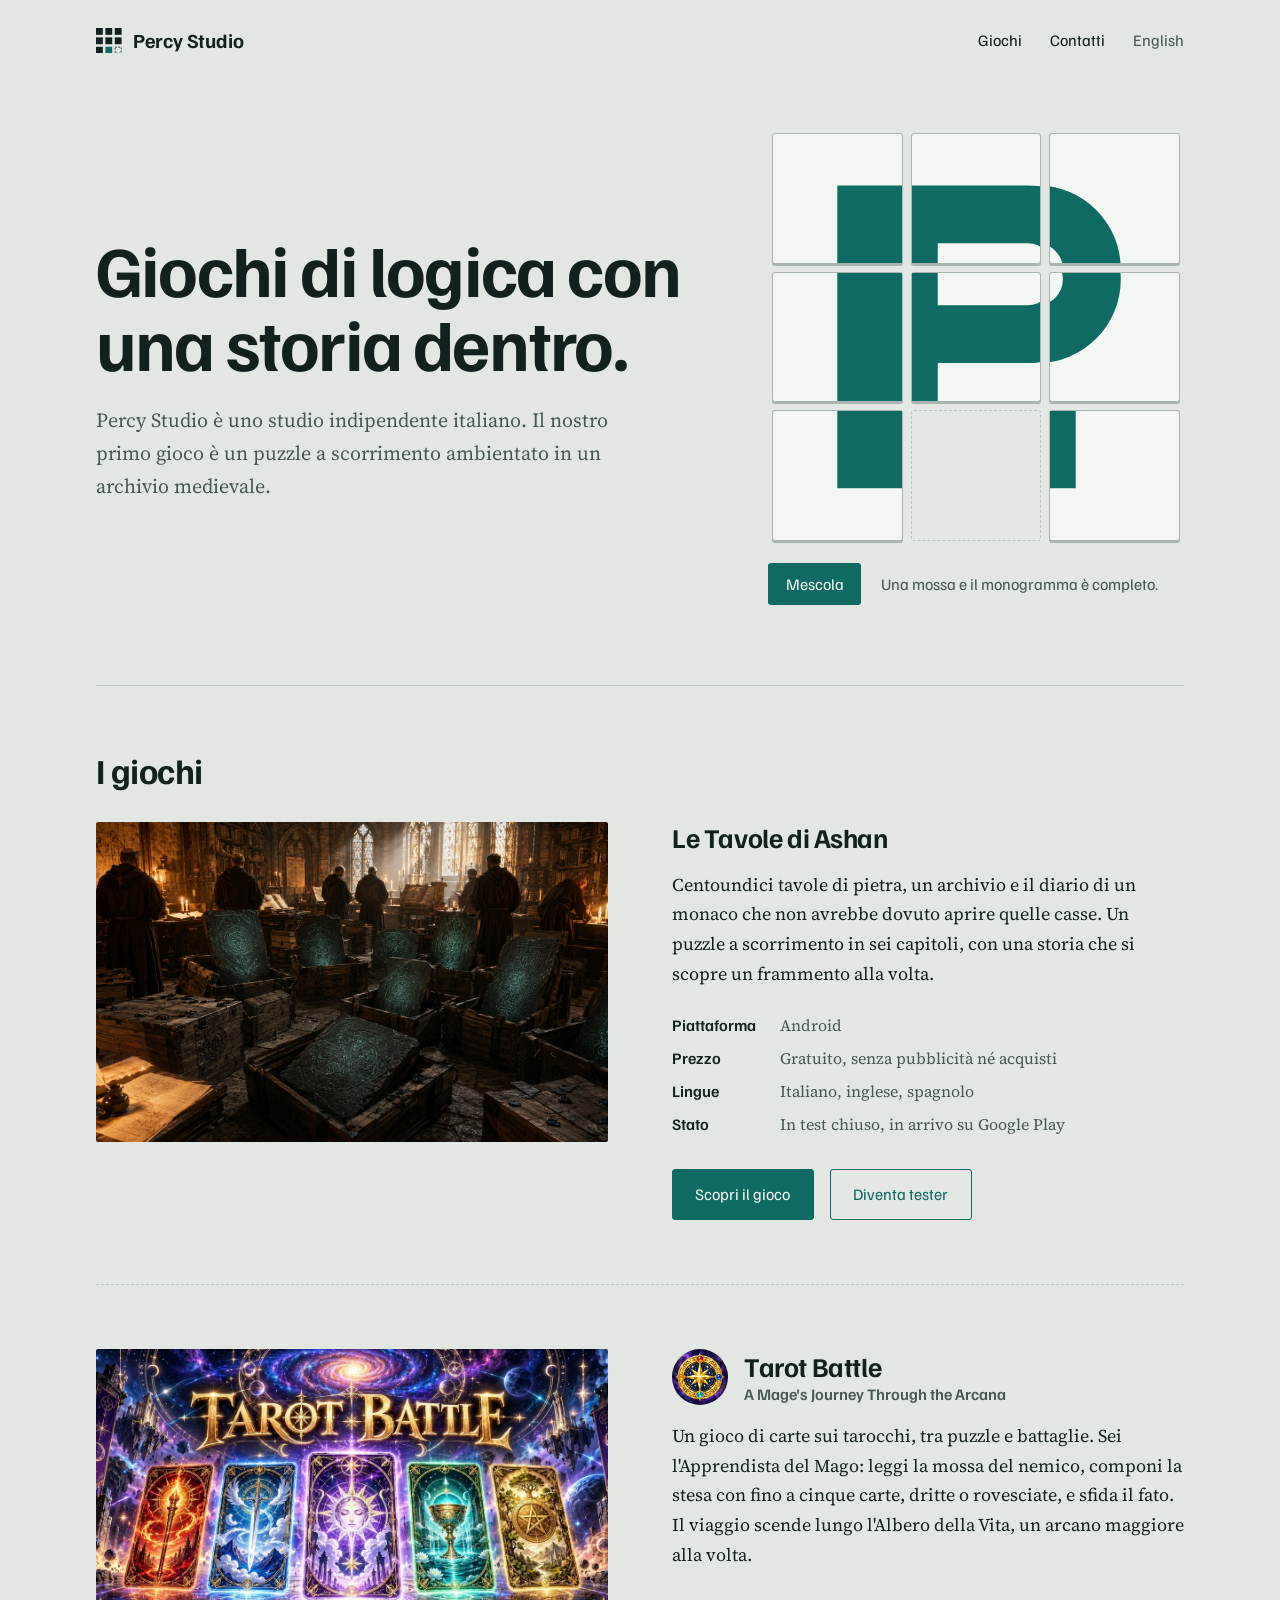
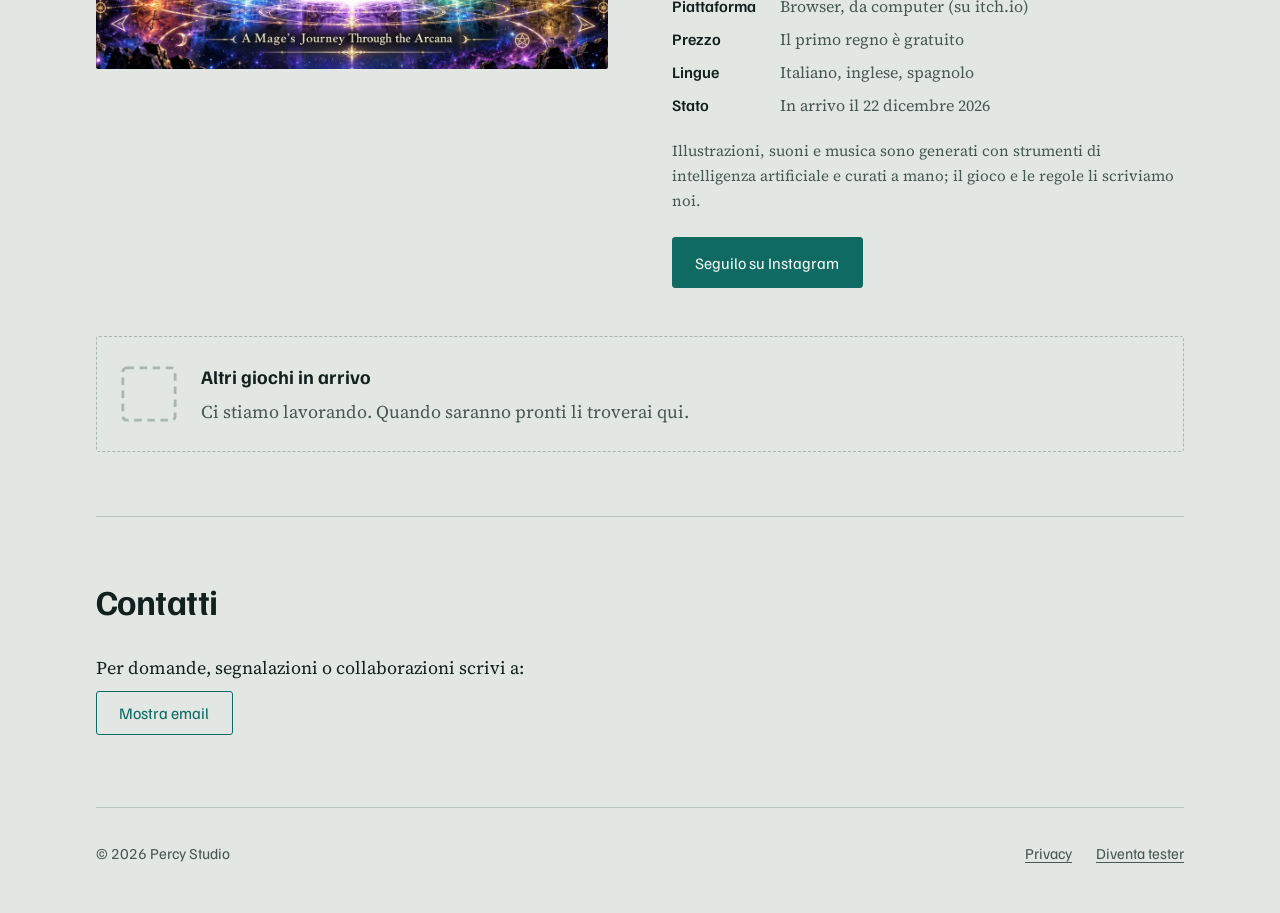
==== commit 7c9eaf6d: "Tarot Battle fra i giochi dello studio La scheda del secondo gioco nella home, in italiano e in ingl" ====
--- a/index.html
+++ b/index.html
@@ -58,6 +58,21 @@
             </div>
           </div>
         </div>
+        <div class="game" id="tarot-battle">
+          <figure><img src="assets/images/tarot_battle.webp" alt="Illustrazione di Tarot Battle: carte dei tarocchi e un mago apprendista" width="1280" height="720" loading="lazy"></figure>
+          <div>
+            <div class="game-title">
+              <img src="assets/images/tarot_battle_icon.webp" alt="" width="192" height="192" loading="lazy">
+              <h3>Tarot Battle <span>A Mage's Journey Through the Arcana</span></h3>
+            </div>
+            <p>Un gioco di carte sui tarocchi, tra puzzle e battaglie. Sei l'Apprendista del Mago: leggi la mossa del nemico, componi la stesa con fino a cinque carte, dritte o rovesciate, e sfida il fato. Il viaggio scende lungo l'Albero della Vita, un arcano maggiore alla volta.</p>
+            <dl class="facts"><dt>Piattaforma</dt><dd>Browser, da computer (su itch.io)</dd><dt>Prezzo</dt><dd>Il primo regno è gratuito</dd><dt>Lingue</dt><dd>Italiano, inglese, spagnolo</dd><dt>Stato</dt><dd>In arrivo il 22 dicembre 2026</dd></dl>
+            <p class="ai-note">Illustrazioni, suoni e musica sono generati con strumenti di intelligenza artificiale e curati a mano; il gioco e le regole li scriviamo noi.</p>
+            <div class="actions">
+              <a class="btn" href="https://www.instagram.com/percystudio.games/" rel="noopener">Seguilo su Instagram</a>
+            </div>
+          </div>
+        </div>
         <div class="soon">
           <svg viewBox="0 0 30 30" aria-hidden="true" focusable="false"><rect x="1" y="1" width="28" height="28" rx="2" fill="none" stroke="var(--tile-edge)" stroke-width="1.5" stroke-dasharray="4 3"/></svg>
           <div><h3>Altri giochi in arrivo</h3><p>Ci stiamo lavorando. Quando saranno pronti li troverai qui.</p></div>
--- a/css/studio.css
+++ b/css/studio.css
@@ -204,6 +204,13 @@
 .game h3 { font-family: var(--font-display); font-weight: 700; font-size: 1.7rem; letter-spacing: -0.015em; line-height: 1.15; margin: 0 0 1rem; }
 .game p { margin: 0 0 1.5rem; max-width: 36rem; }
 
+.game + .game { margin-top: 4rem; padding-top: 4rem; border-top: 1px dashed var(--line); }
+.game-title { display: flex; align-items: center; gap: 1rem; margin: 0 0 1rem; }
+.game-title img { flex: none; width: 3.5rem; height: 3.5rem; border-radius: 50%; }
+.game .game-title h3 { margin: 0; }
+.game-title h3 span { display: block; font-size: 1rem; font-weight: 600; color: var(--muted); letter-spacing: 0; margin-top: 0.2rem; }
+.game .ai-note { font-size: 0.95rem; color: var(--muted); margin: -0.75rem 0 1.5rem; }
+
 .facts { display: grid; grid-template-columns: max-content minmax(0, 1fr); gap: 0.4rem 1.5rem; margin: 0 0 2rem; font-size: 1rem; }
 .facts dt { font-family: var(--font-display); font-weight: 600; }
 .facts dd { margin: 0; color: var(--muted); }
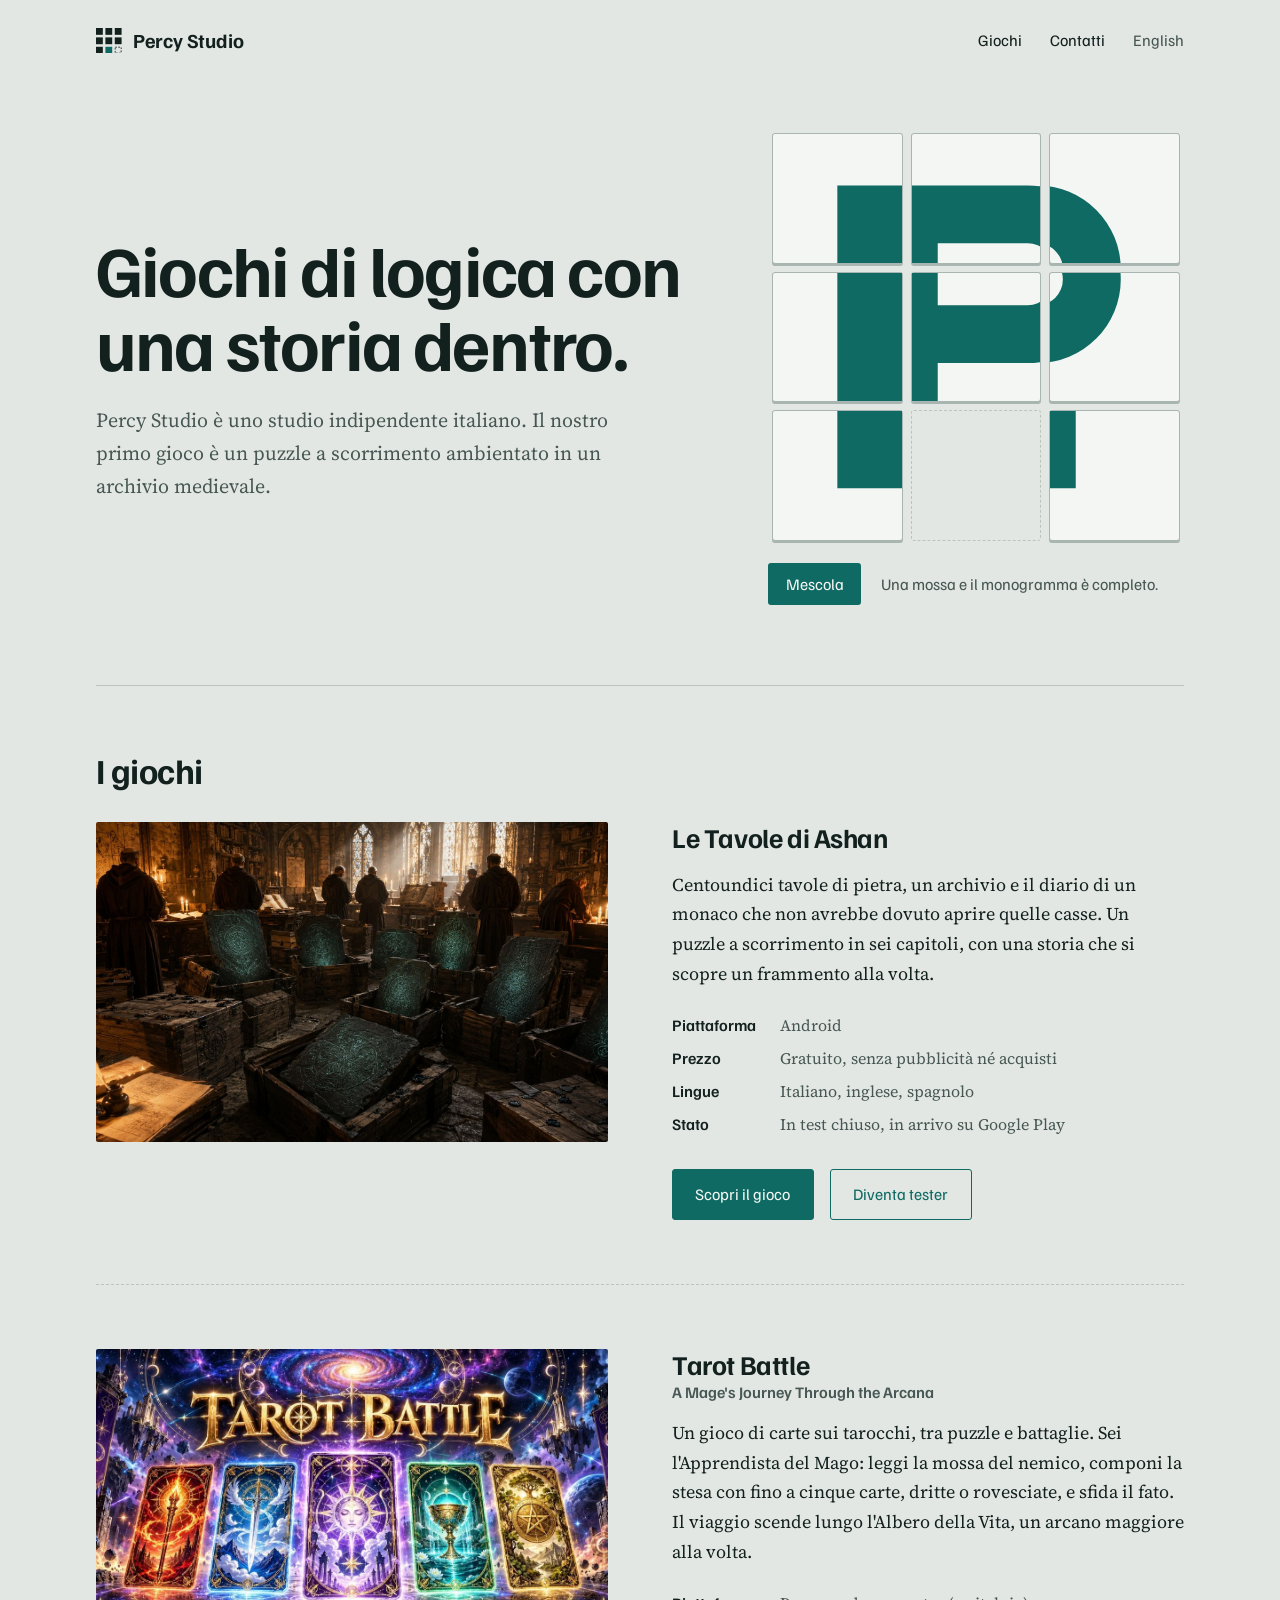
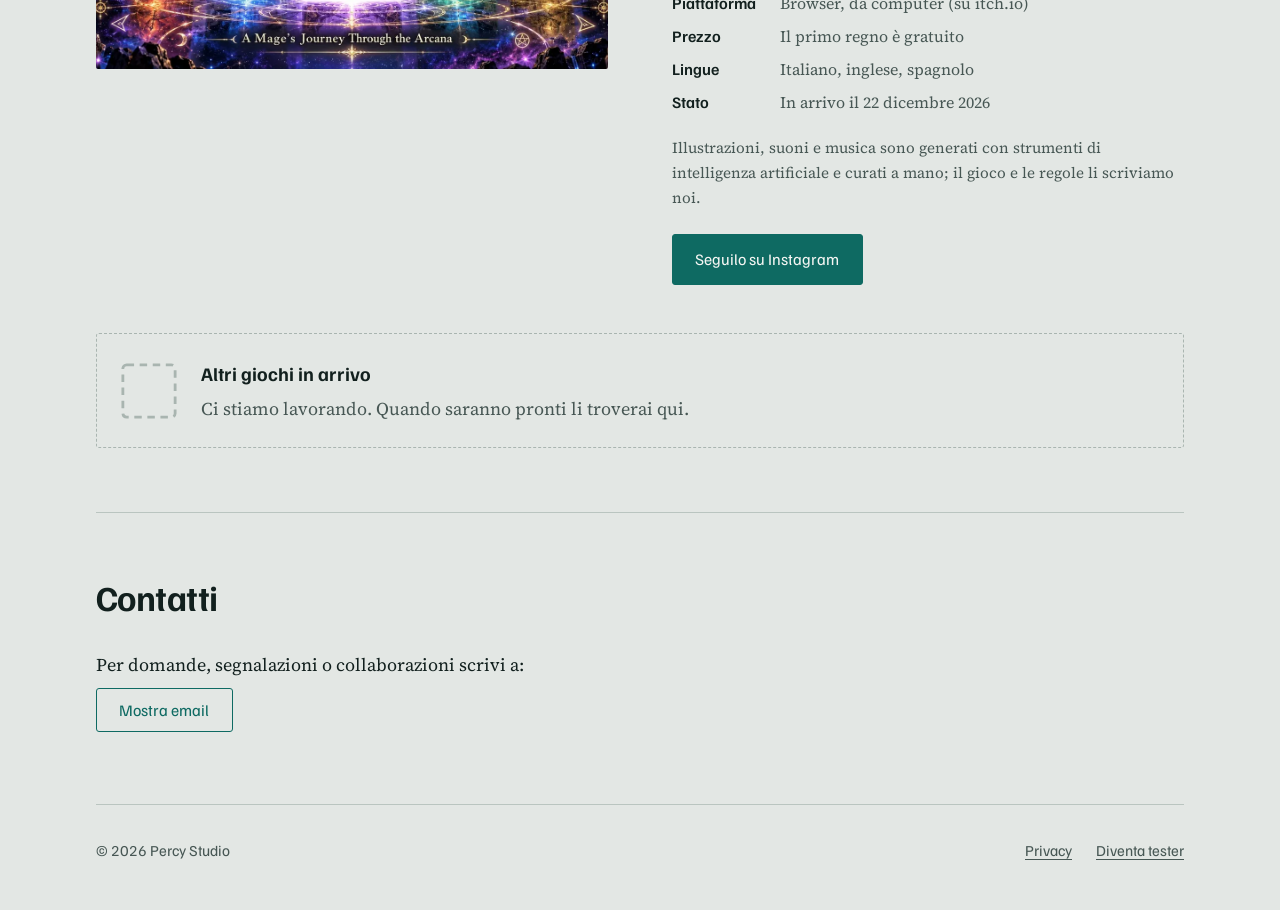
==== commit a49fcfbf: "Tarot Battle: una sola immagine nella scheda Tolto il medaglione accanto al titolo: la scheda resta " ====
--- a/index.html
+++ b/index.html
@@ -14,7 +14,7 @@
   <link rel="preconnect" href="https://fonts.googleapis.com">
   <link rel="preconnect" href="https://fonts.gstatic.com" crossorigin>
   <link rel="stylesheet" href="https://fonts.googleapis.com/css2?family=Familjen+Grotesk:wght@500;600;700&family=Source+Serif+4:ital,opsz,wght@0,8..60,400;0,8..60,600;1,8..60,400&display=swap">
-  <link rel="stylesheet" href="css/studio.css">
+  <link rel="stylesheet" href="css/studio.css?v=2">
 </head>
 <body>
 <svg width="0" height="0" style="position:absolute" aria-hidden="true" focusable="false"><defs><g id="monogram"><path fill-rule="evenodd" style="fill:var(--teal)" d="M50 40H190A65 65 0 0 1 190 170H120V260H50Z M120 85H190A20 20 0 0 1 190 125H120Z"/></g></defs></svg>
@@ -62,7 +62,6 @@
           <figure><img src="assets/images/tarot_battle.webp" alt="Illustrazione di Tarot Battle: carte dei tarocchi e un mago apprendista" width="1280" height="720" loading="lazy"></figure>
           <div>
             <div class="game-title">
-              <img src="assets/images/tarot_battle_icon.webp" alt="" width="192" height="192" loading="lazy">
               <h3>Tarot Battle <span>A Mage's Journey Through the Arcana</span></h3>
             </div>
             <p>Un gioco di carte sui tarocchi, tra puzzle e battaglie. Sei l'Apprendista del Mago: leggi la mossa del nemico, componi la stesa con fino a cinque carte, dritte o rovesciate, e sfida il fato. Il viaggio scende lungo l'Albero della Vita, un arcano maggiore alla volta.</p>
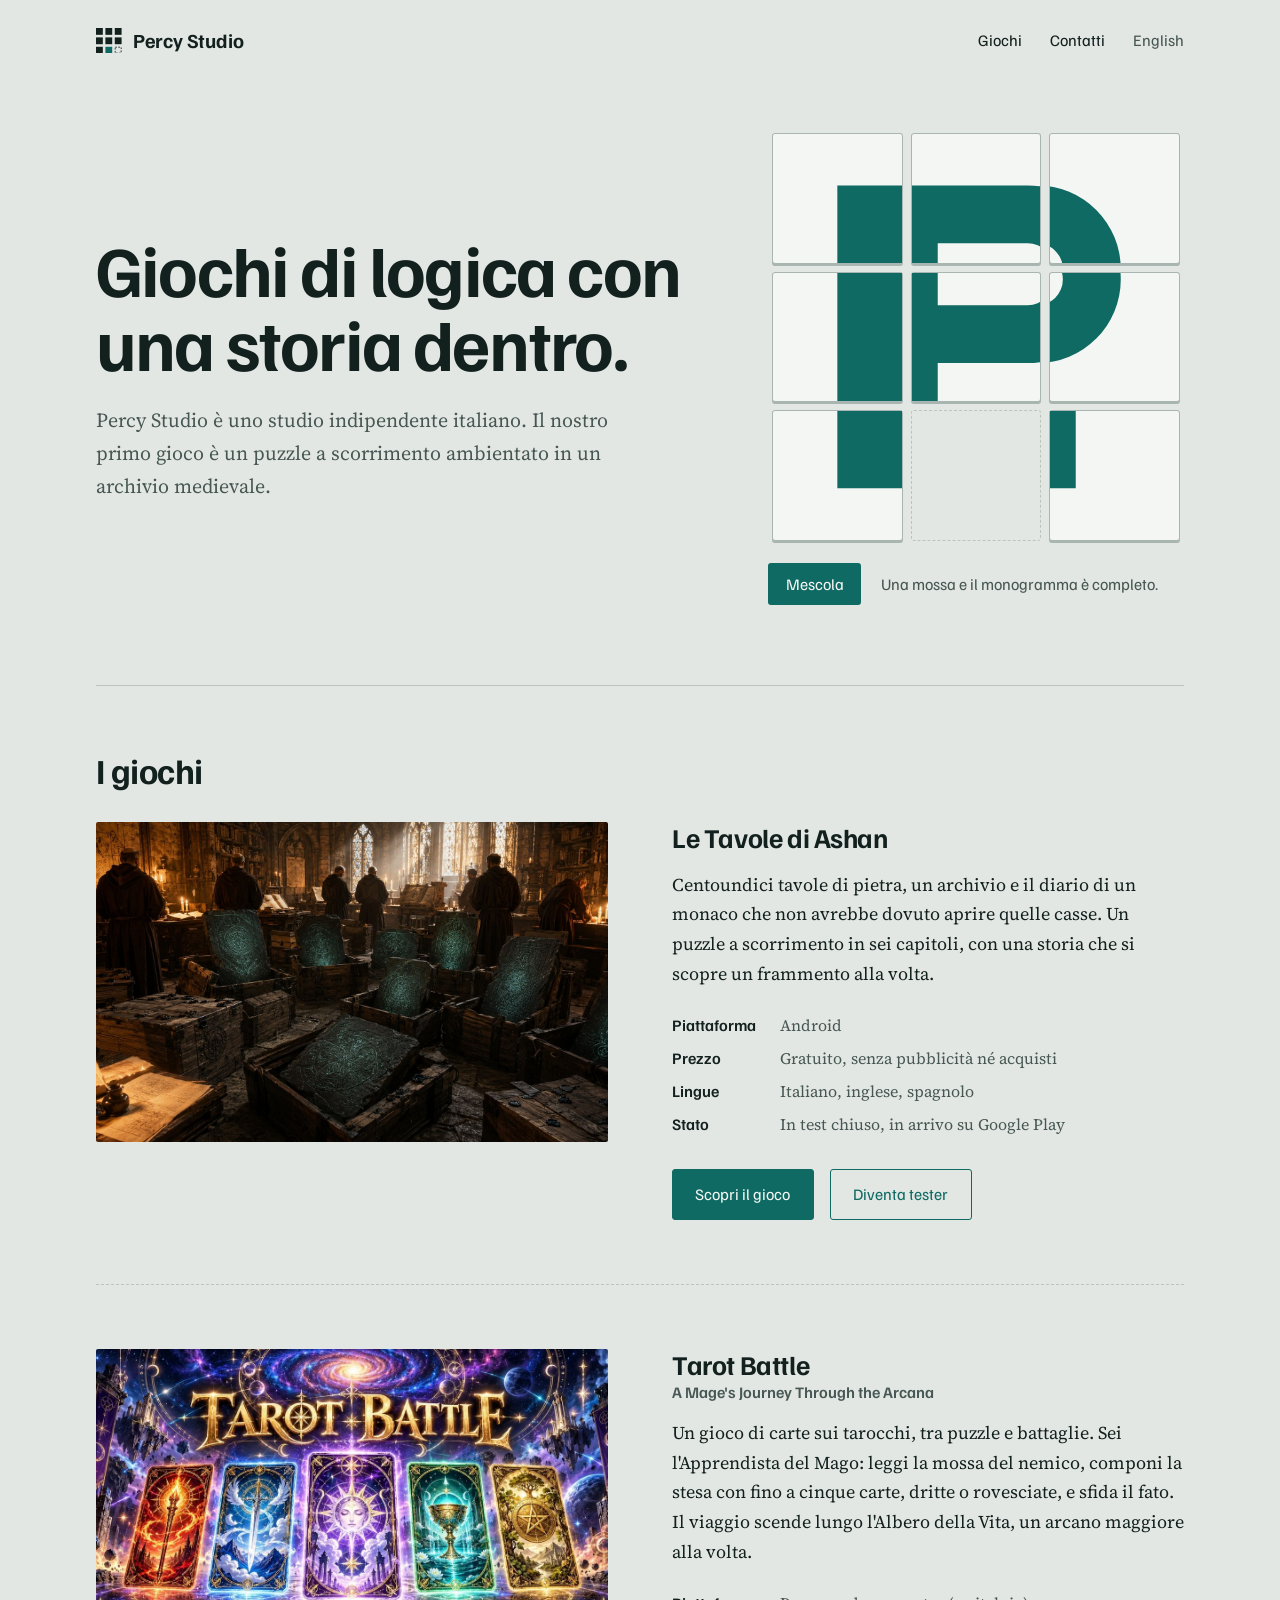
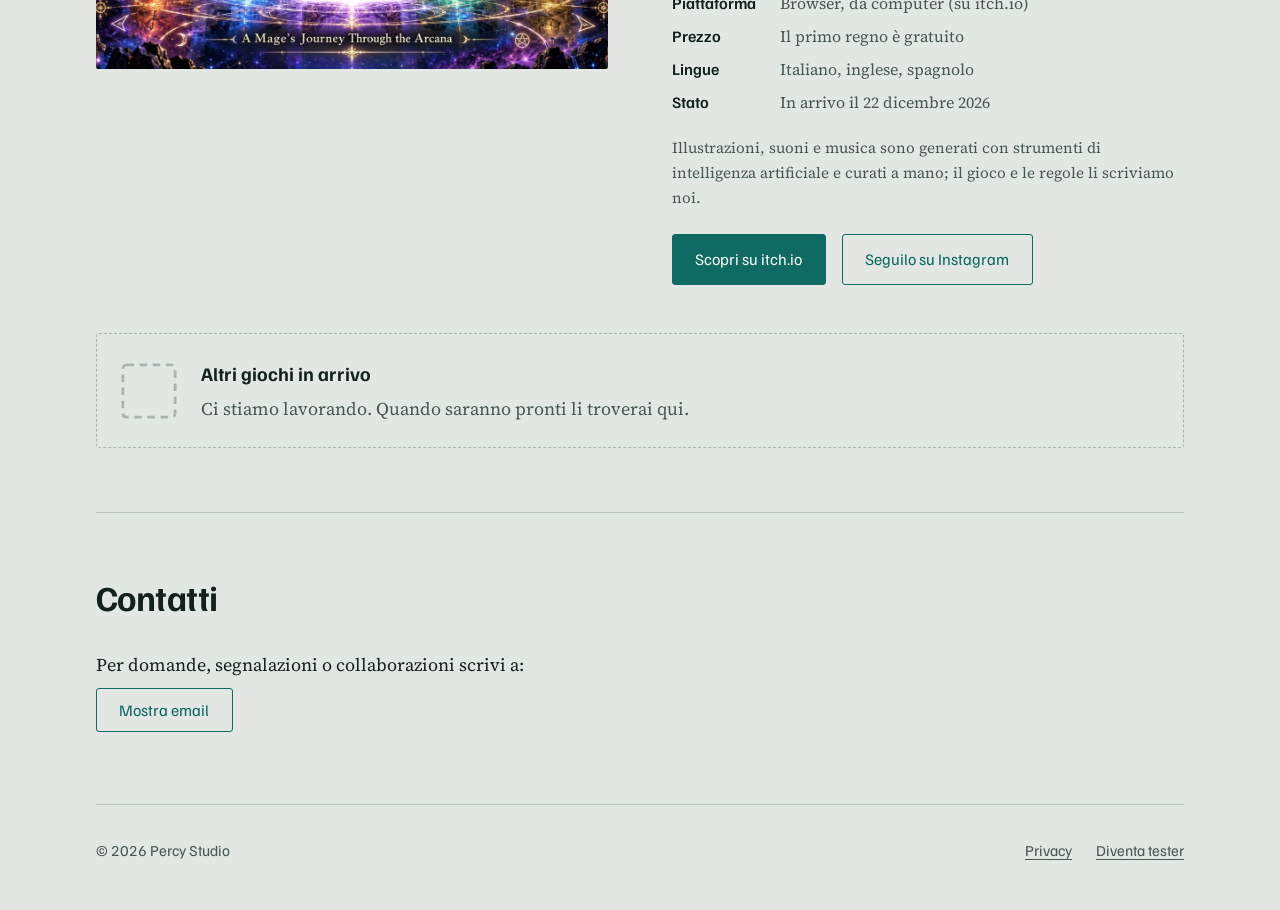
==== commit 5a5ee41d: "Tarot Battle: pulsante per la pagina itch.io "Scopri su itch.io" / "View on itch.io" come azione pri" ====
--- a/index.html
+++ b/index.html
@@ -68,7 +68,8 @@
             <dl class="facts"><dt>Piattaforma</dt><dd>Browser, da computer (su itch.io)</dd><dt>Prezzo</dt><dd>Il primo regno è gratuito</dd><dt>Lingue</dt><dd>Italiano, inglese, spagnolo</dd><dt>Stato</dt><dd>In arrivo il 22 dicembre 2026</dd></dl>
             <p class="ai-note">Illustrazioni, suoni e musica sono generati con strumenti di intelligenza artificiale e curati a mano; il gioco e le regole li scriviamo noi.</p>
             <div class="actions">
-              <a class="btn" href="https://www.instagram.com/percystudio.games/" rel="noopener">Seguilo su Instagram</a>
+              <a class="btn" href="https://percystudio.itch.io/tarot-battle" rel="noopener">Scopri su itch.io</a>
+              <a class="btn quiet" href="https://www.instagram.com/percystudio.games/" rel="noopener">Seguilo su Instagram</a>
             </div>
           </div>
         </div>
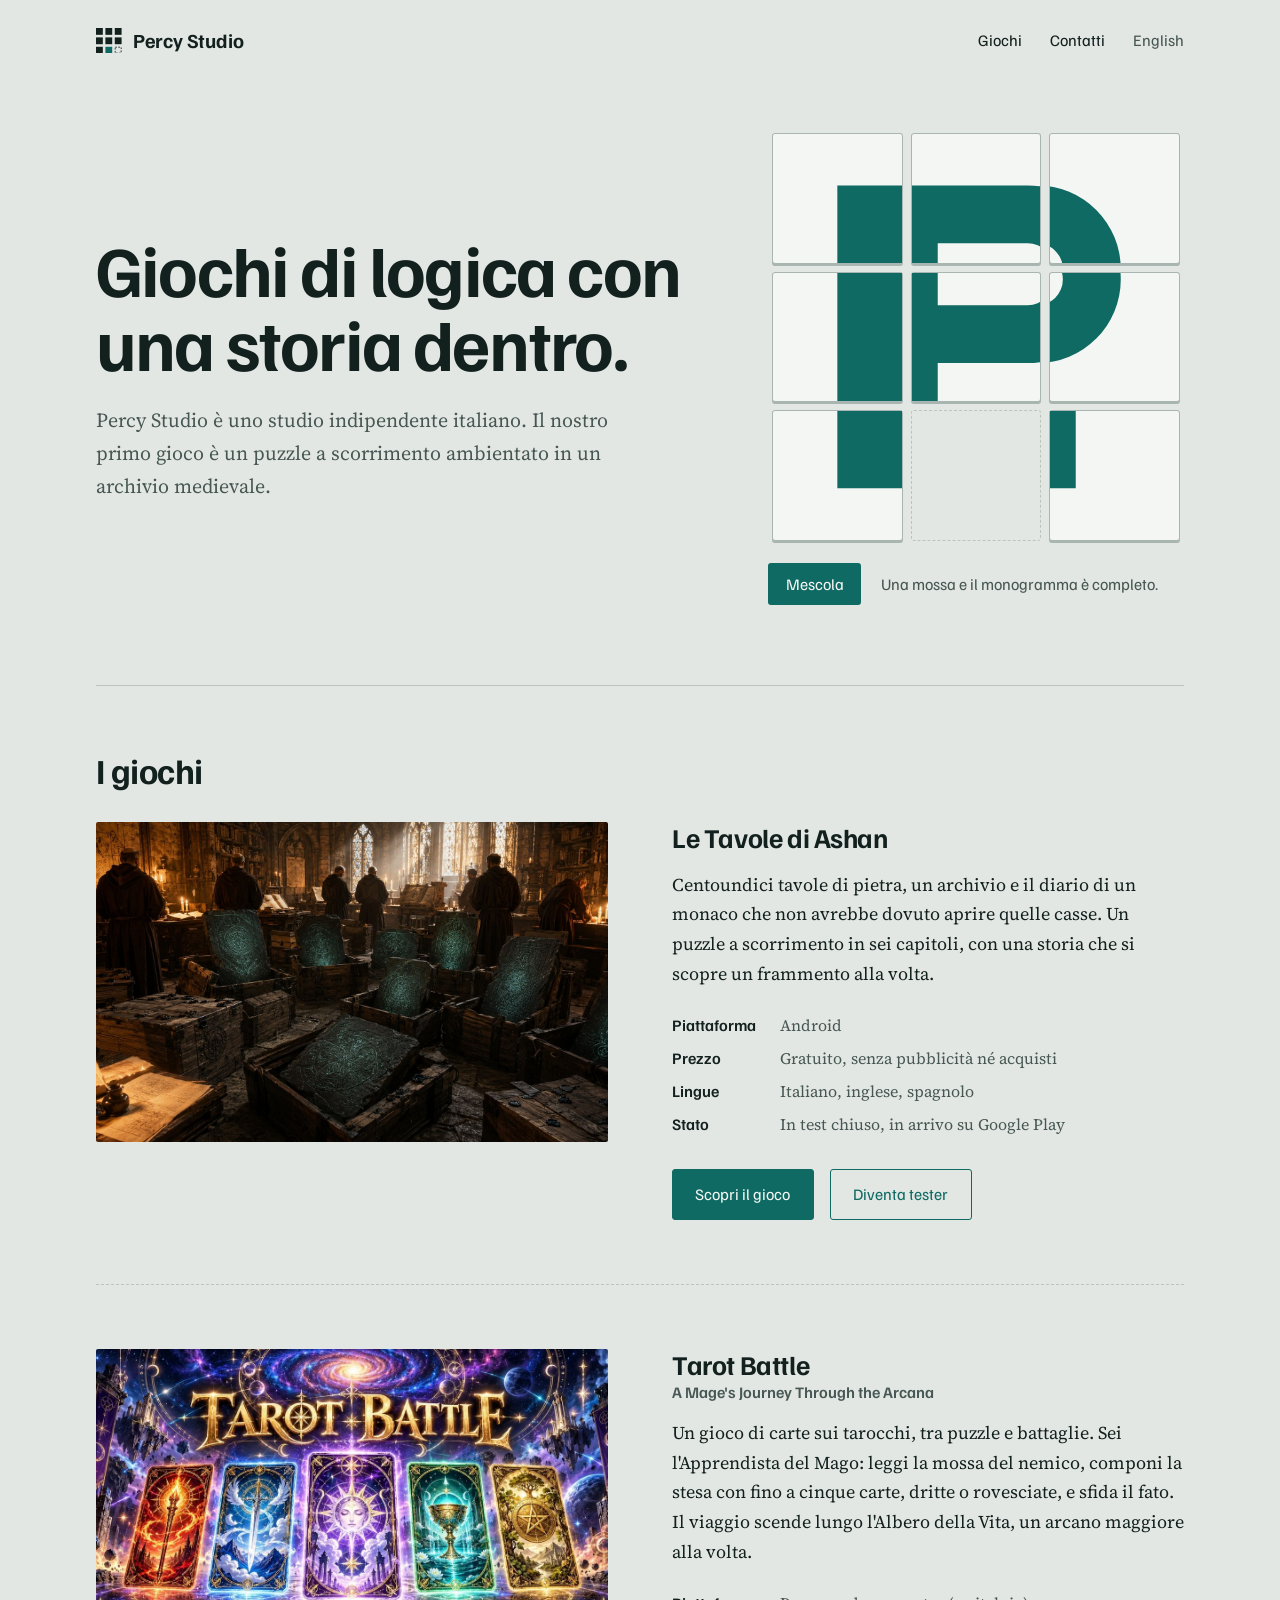
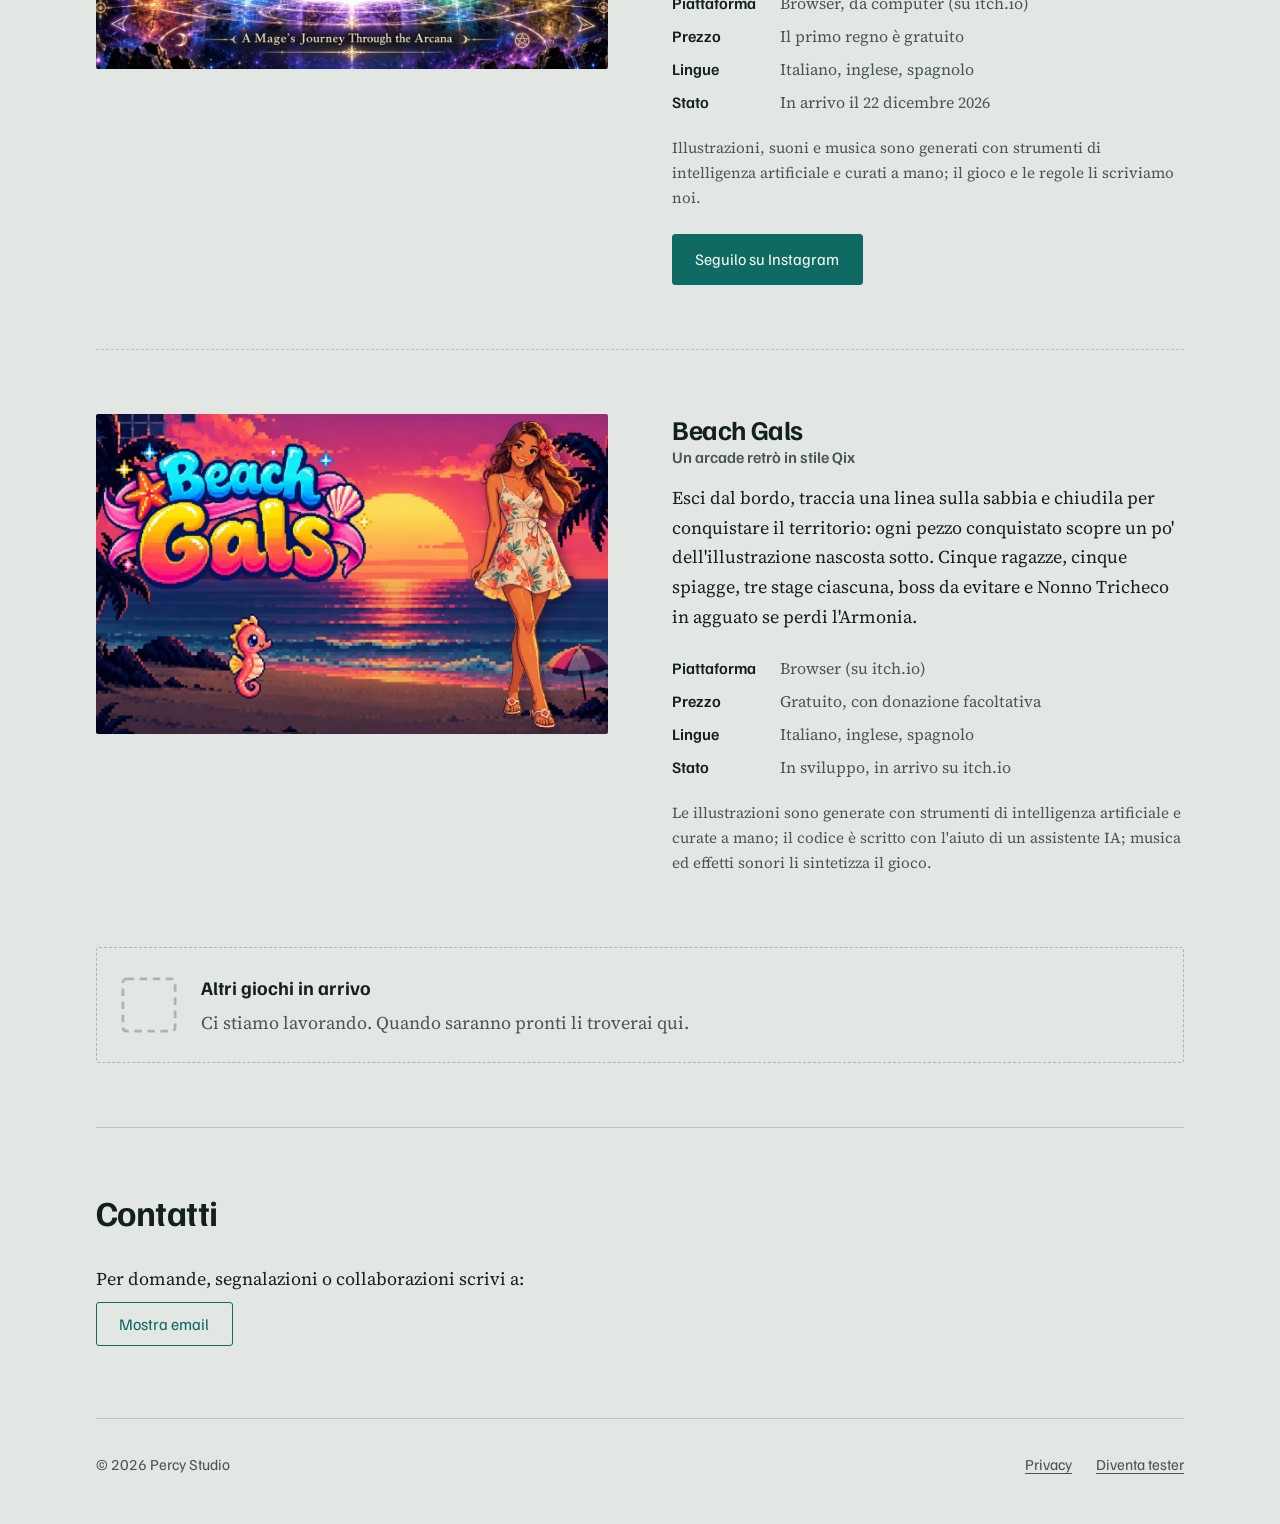
==== commit 5c52eba8: "Beach Gals fra i giochi dello studio La scheda del terzo gioco nella home, in italiano e in inglese:" ====
--- a/index.html
+++ b/index.html
@@ -68,9 +68,19 @@
             <dl class="facts"><dt>Piattaforma</dt><dd>Browser, da computer (su itch.io)</dd><dt>Prezzo</dt><dd>Il primo regno è gratuito</dd><dt>Lingue</dt><dd>Italiano, inglese, spagnolo</dd><dt>Stato</dt><dd>In arrivo il 22 dicembre 2026</dd></dl>
             <p class="ai-note">Illustrazioni, suoni e musica sono generati con strumenti di intelligenza artificiale e curati a mano; il gioco e le regole li scriviamo noi.</p>
             <div class="actions">
-              <a class="btn" href="https://percystudio.itch.io/tarot-battle" rel="noopener">Scopri su itch.io</a>
-              <a class="btn quiet" href="https://www.instagram.com/percystudio.games/" rel="noopener">Seguilo su Instagram</a>
+              <a class="btn" href="https://www.instagram.com/percystudio.games/" rel="noopener">Seguilo su Instagram</a>
             </div>
+          </div>
+        </div>
+        <div class="game" id="beach-gals">
+          <figure><img src="assets/images/beach_gals.webp" alt="Copertina di Beach Gals: il logo, un cavalluccio marino e una ragazza su una spiaggia al tramonto" width="1280" height="720" loading="lazy"></figure>
+          <div>
+            <div class="game-title">
+              <h3>Beach Gals <span>Un arcade retrò in stile Qix</span></h3>
+            </div>
+            <p>Esci dal bordo, traccia una linea sulla sabbia e chiudila per conquistare il territorio: ogni pezzo conquistato scopre un po' dell'illustrazione nascosta sotto. Cinque ragazze, cinque spiagge, tre stage ciascuna, boss da evitare e Nonno Tricheco in agguato se perdi l'Armonia.</p>
+            <dl class="facts"><dt>Piattaforma</dt><dd>Browser (su itch.io)</dd><dt>Prezzo</dt><dd>Gratuito, con donazione facoltativa</dd><dt>Lingue</dt><dd>Italiano, inglese, spagnolo</dd><dt>Stato</dt><dd>In sviluppo, in arrivo su itch.io</dd></dl>
+            <p class="ai-note">Le illustrazioni sono generate con strumenti di intelligenza artificiale e curate a mano; il codice è scritto con l'aiuto di un assistente IA; musica ed effetti sonori li sintetizza il gioco.</p>
           </div>
         </div>
         <div class="soon">
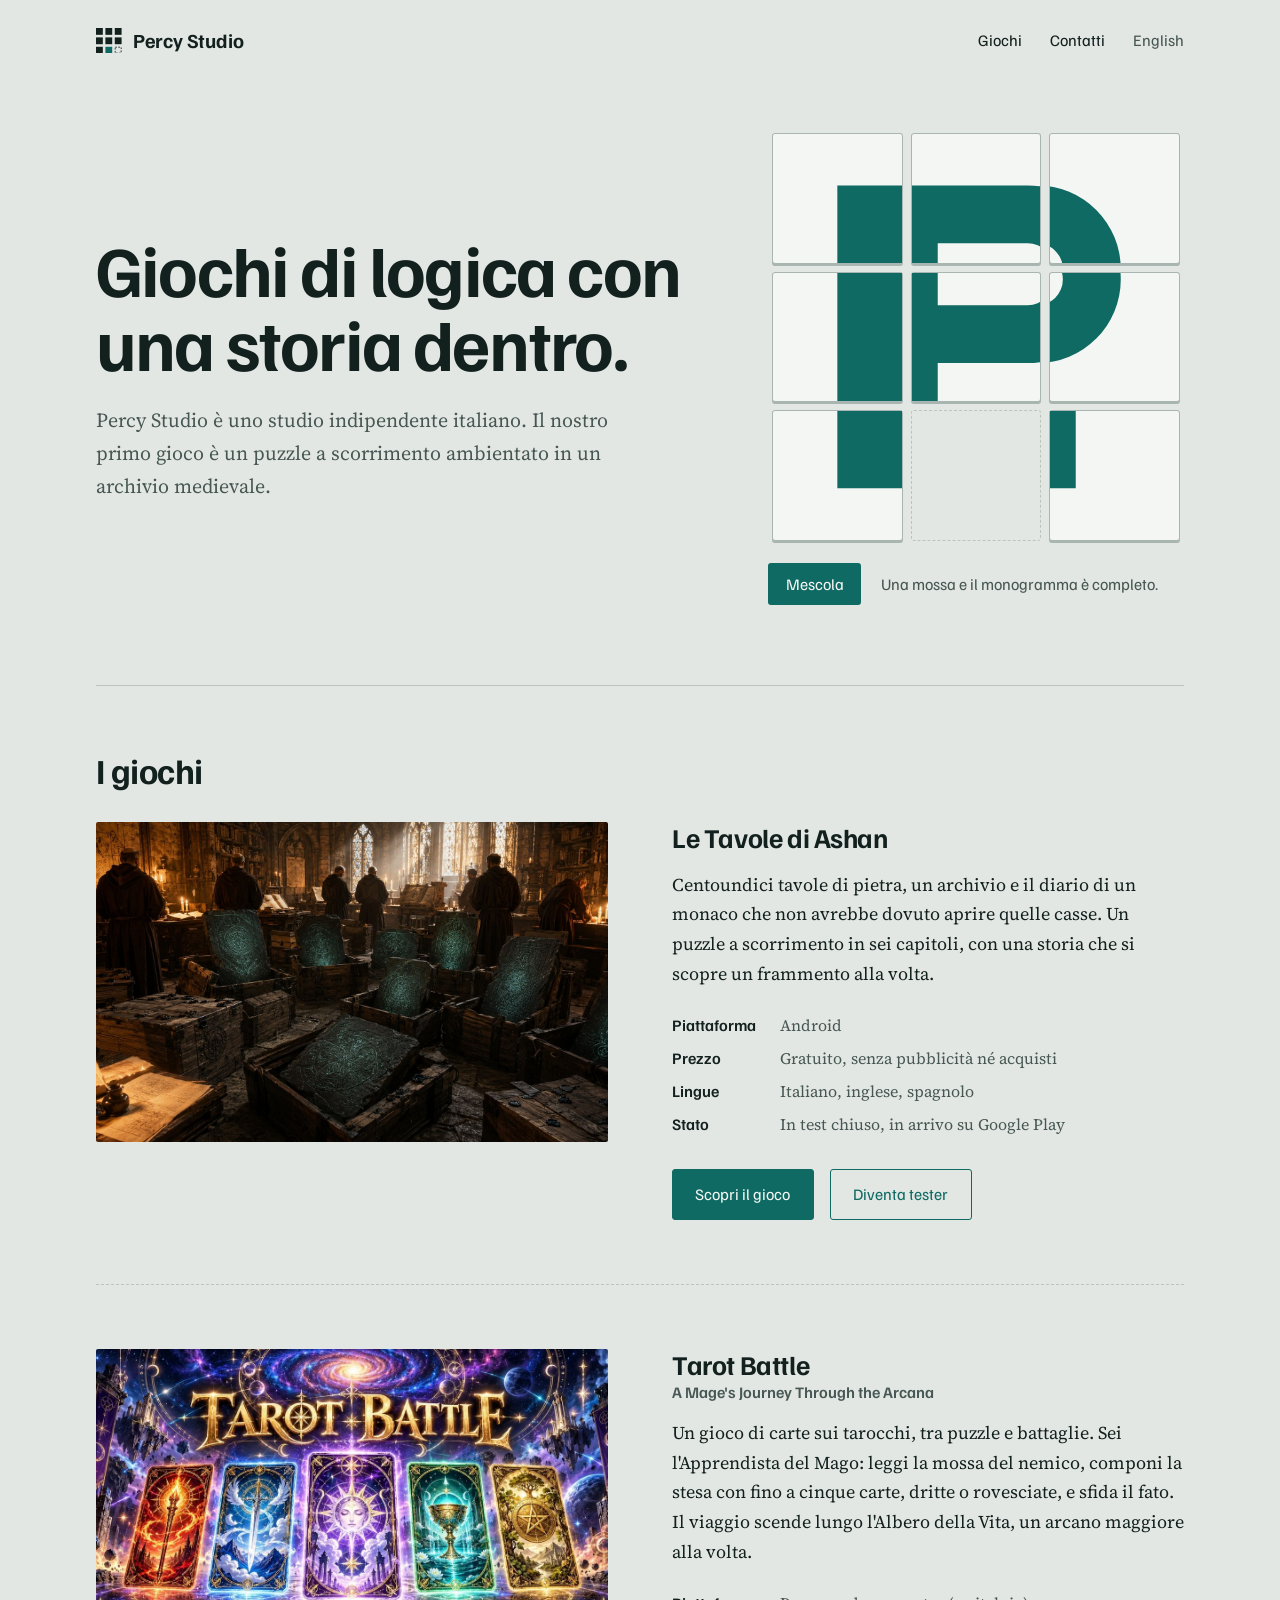
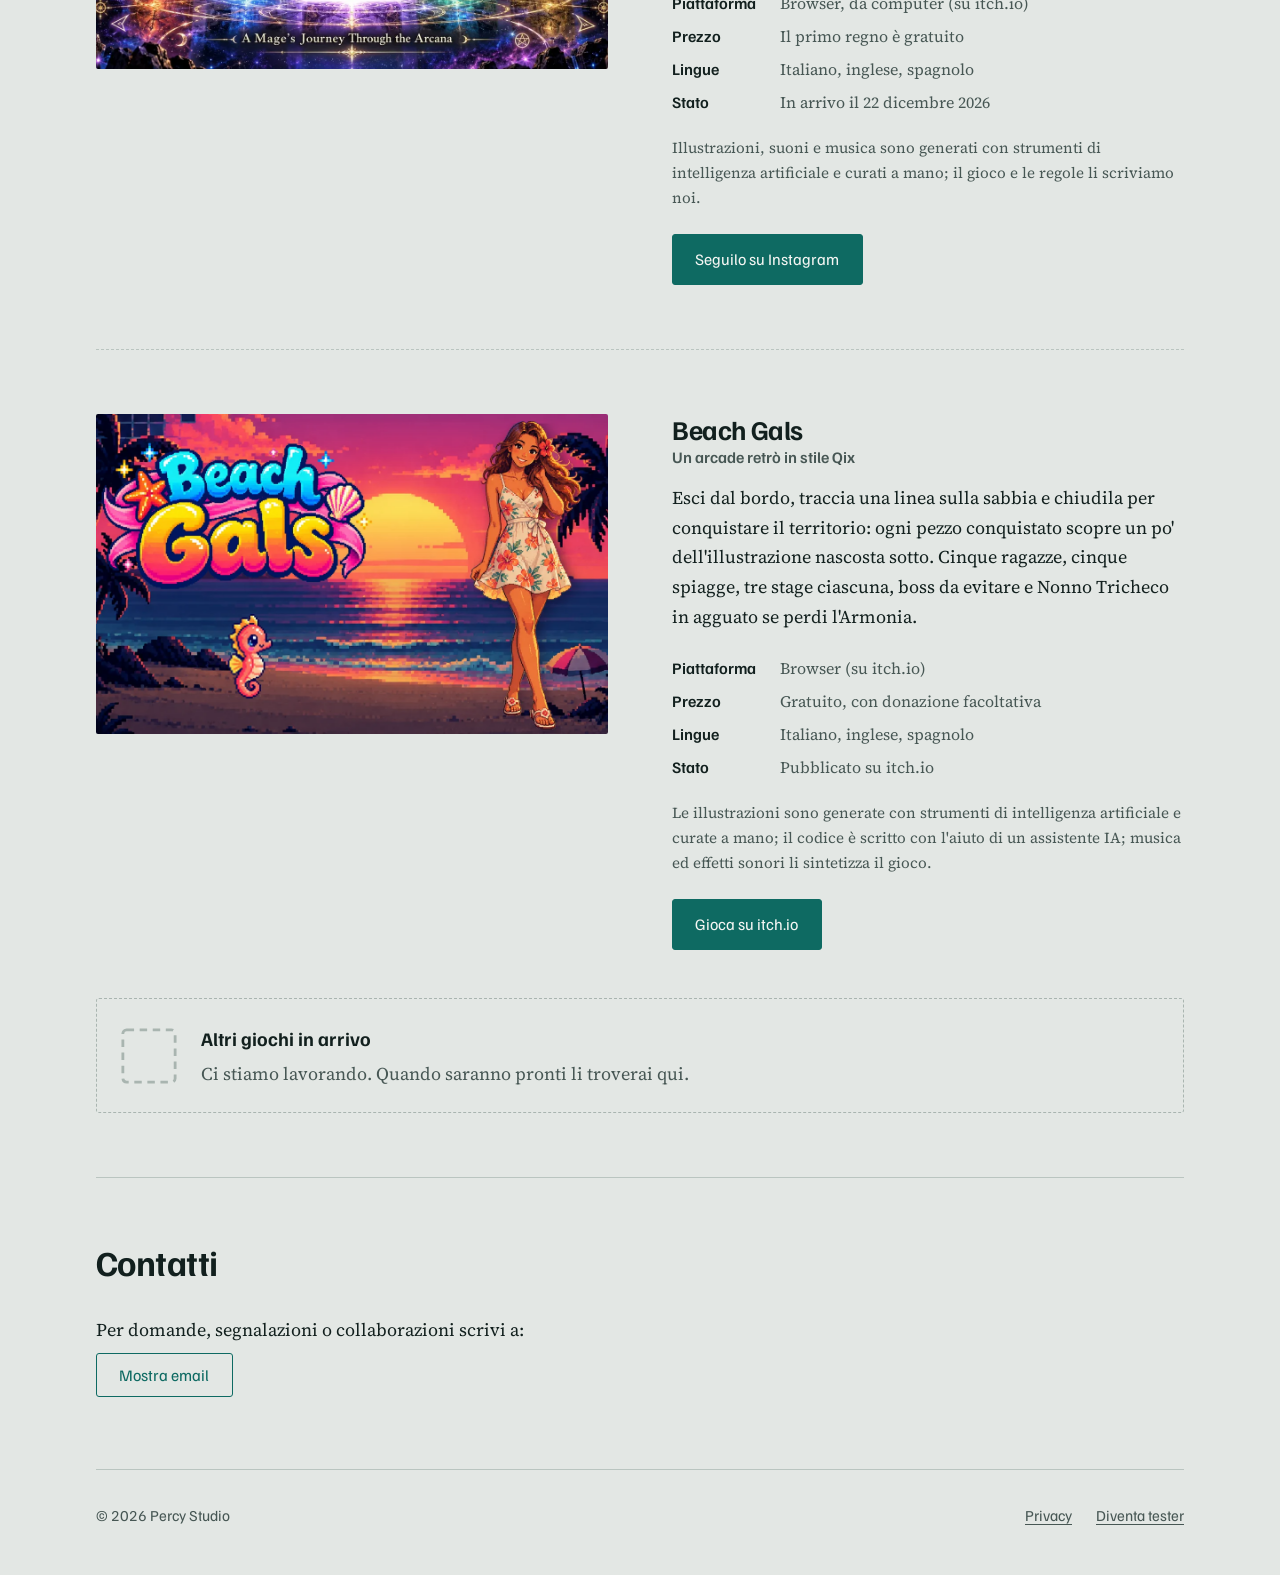
==== commit e78f224e: "Beach Gals è pubblicato su itch.io Aggiorna lo stato da "in sviluppo" a pubblicato e aggiunge il pul" ====
--- a/index.html
+++ b/index.html
@@ -79,8 +79,11 @@
               <h3>Beach Gals <span>Un arcade retrò in stile Qix</span></h3>
             </div>
             <p>Esci dal bordo, traccia una linea sulla sabbia e chiudila per conquistare il territorio: ogni pezzo conquistato scopre un po' dell'illustrazione nascosta sotto. Cinque ragazze, cinque spiagge, tre stage ciascuna, boss da evitare e Nonno Tricheco in agguato se perdi l'Armonia.</p>
-            <dl class="facts"><dt>Piattaforma</dt><dd>Browser (su itch.io)</dd><dt>Prezzo</dt><dd>Gratuito, con donazione facoltativa</dd><dt>Lingue</dt><dd>Italiano, inglese, spagnolo</dd><dt>Stato</dt><dd>In sviluppo, in arrivo su itch.io</dd></dl>
+            <dl class="facts"><dt>Piattaforma</dt><dd>Browser (su itch.io)</dd><dt>Prezzo</dt><dd>Gratuito, con donazione facoltativa</dd><dt>Lingue</dt><dd>Italiano, inglese, spagnolo</dd><dt>Stato</dt><dd>Pubblicato su itch.io</dd></dl>
             <p class="ai-note">Le illustrazioni sono generate con strumenti di intelligenza artificiale e curate a mano; il codice è scritto con l'aiuto di un assistente IA; musica ed effetti sonori li sintetizza il gioco.</p>
+            <div class="actions">
+              <a class="btn" href="https://percystudio.itch.io/beach-gals" rel="noopener">Gioca su itch.io</a>
+            </div>
           </div>
         </div>
         <div class="soon">
